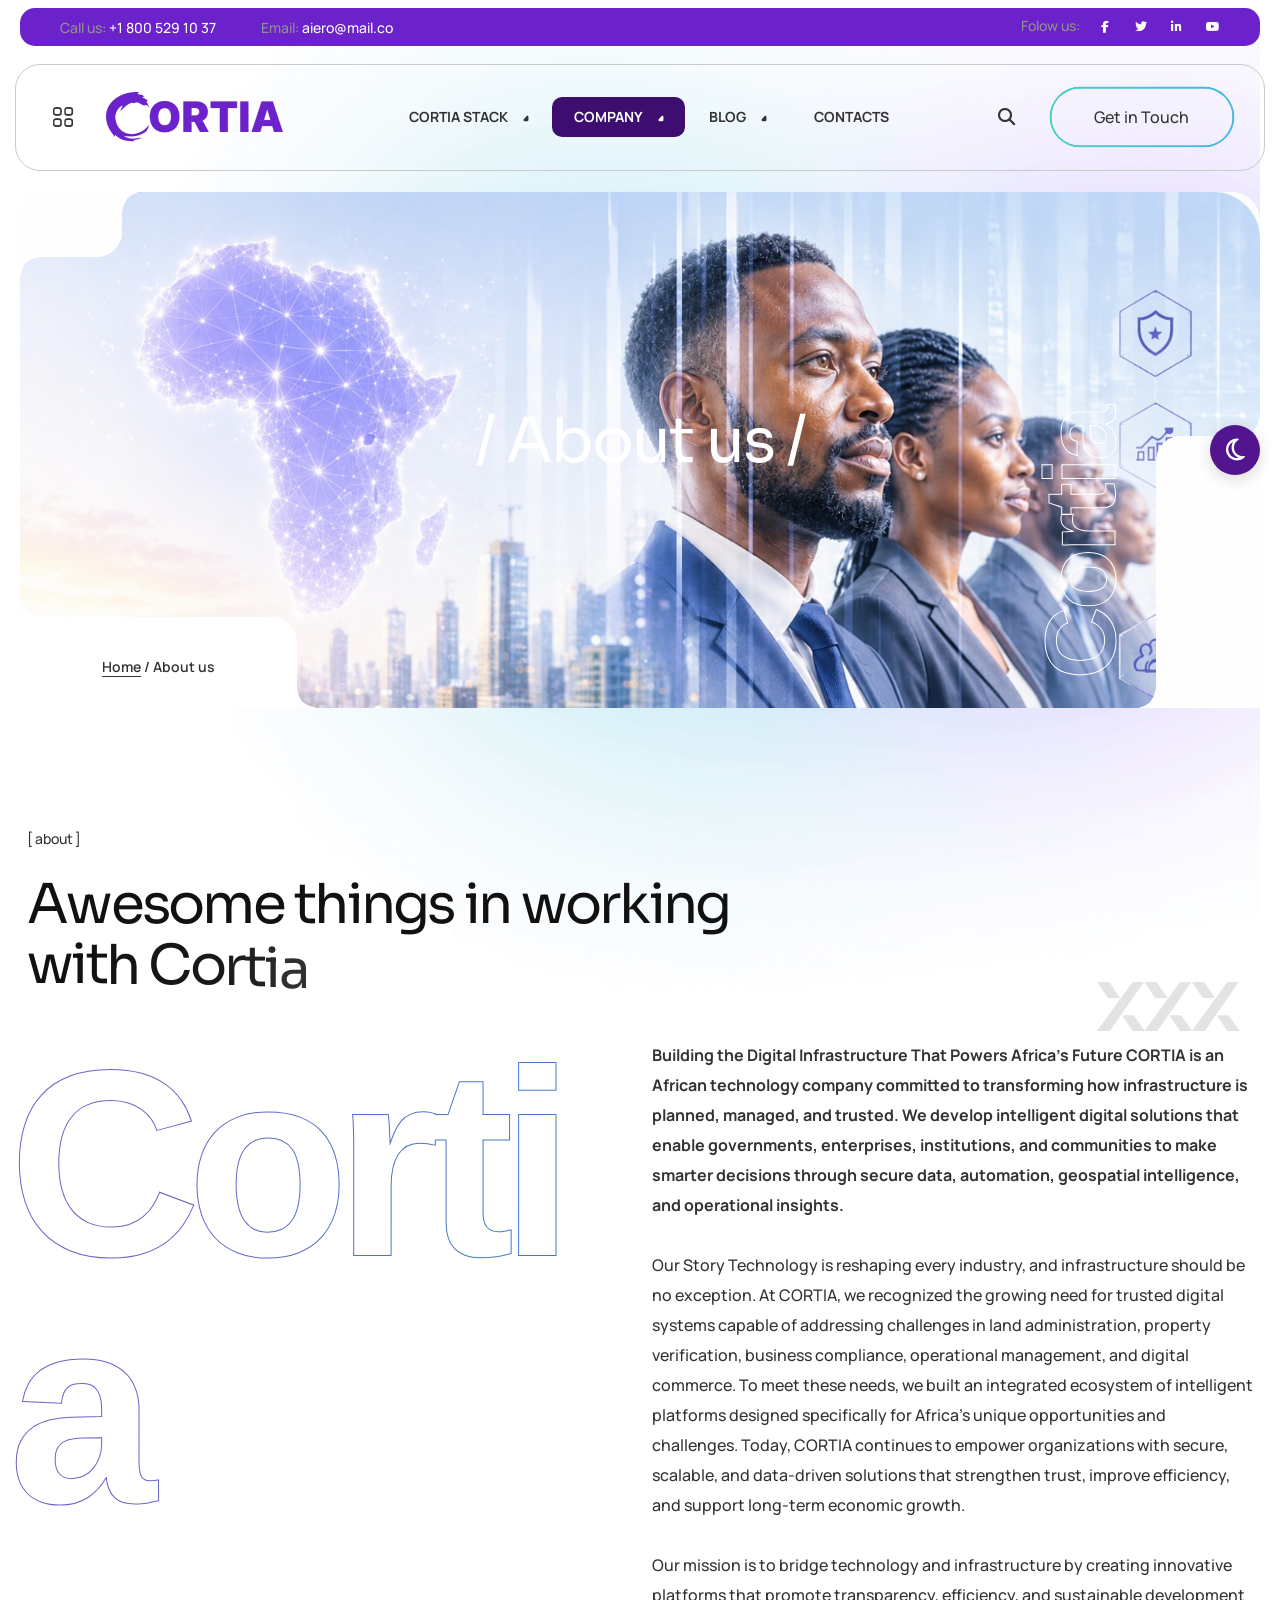
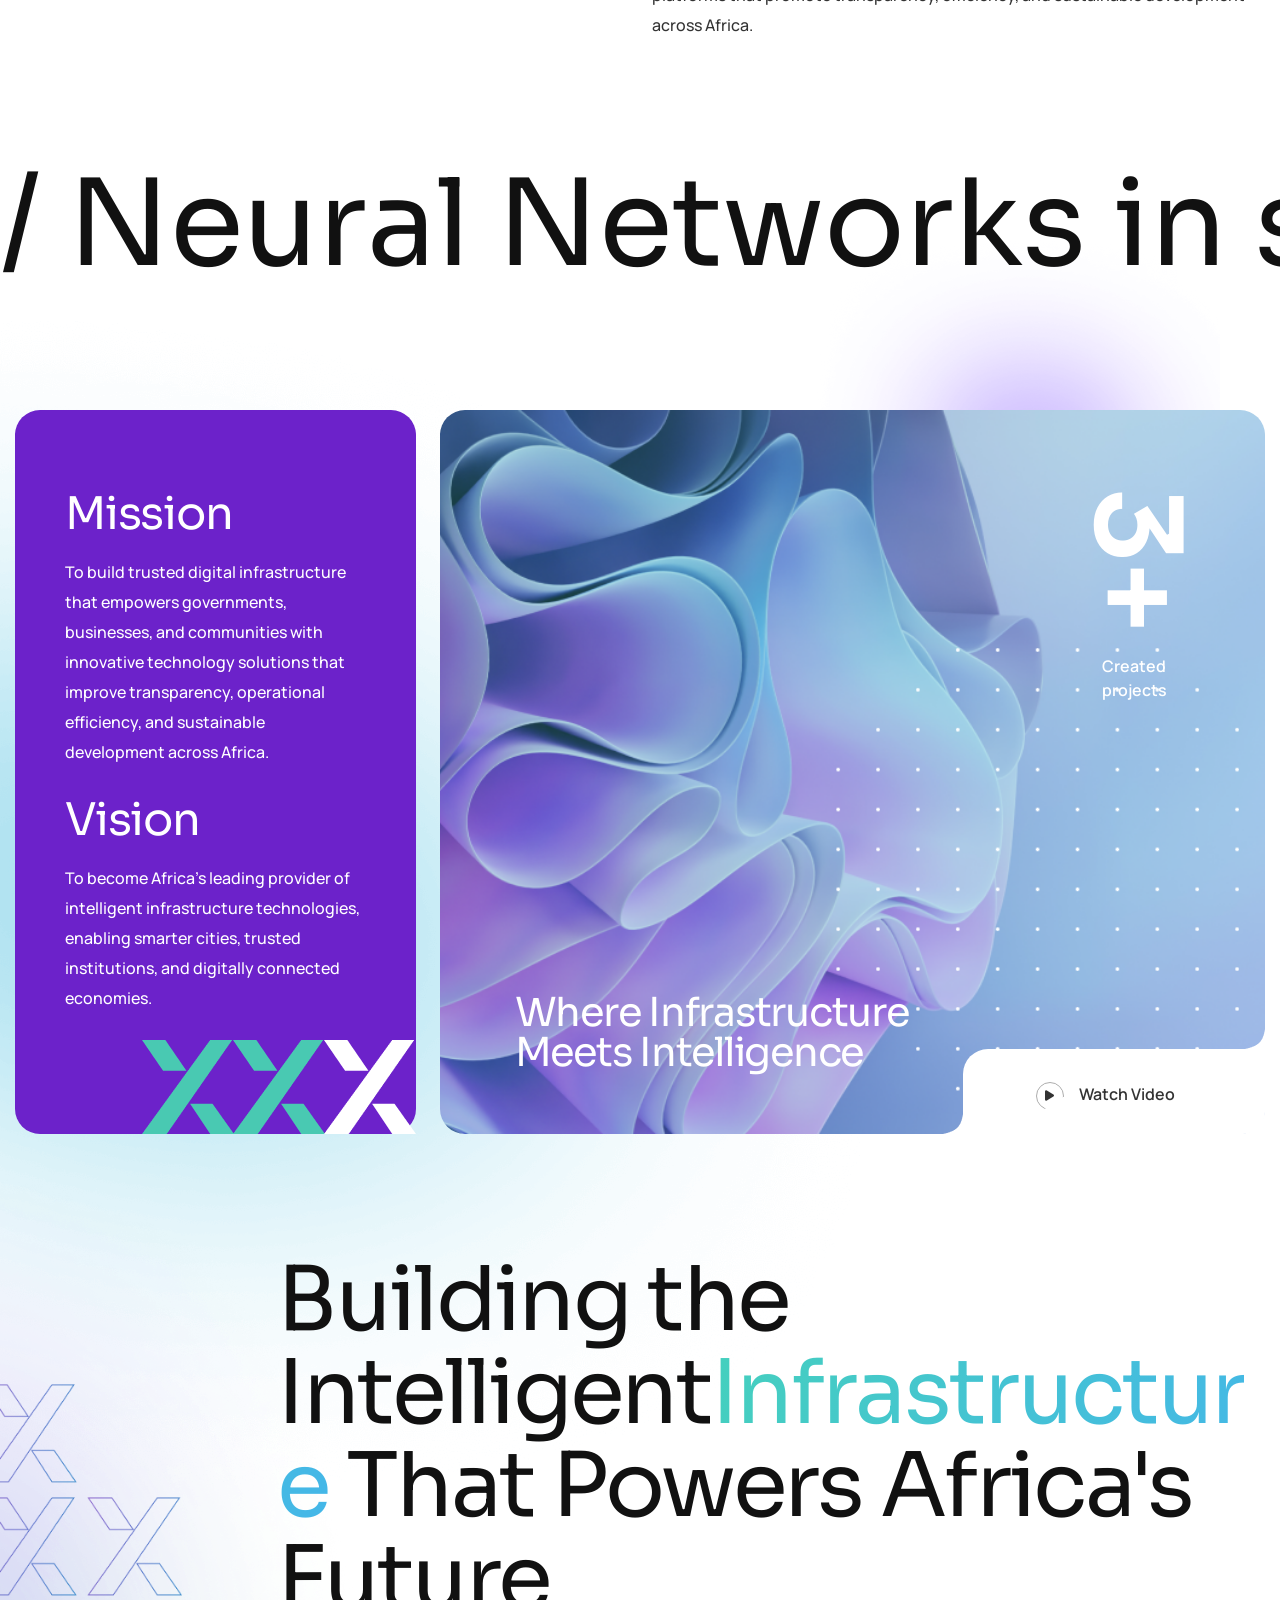
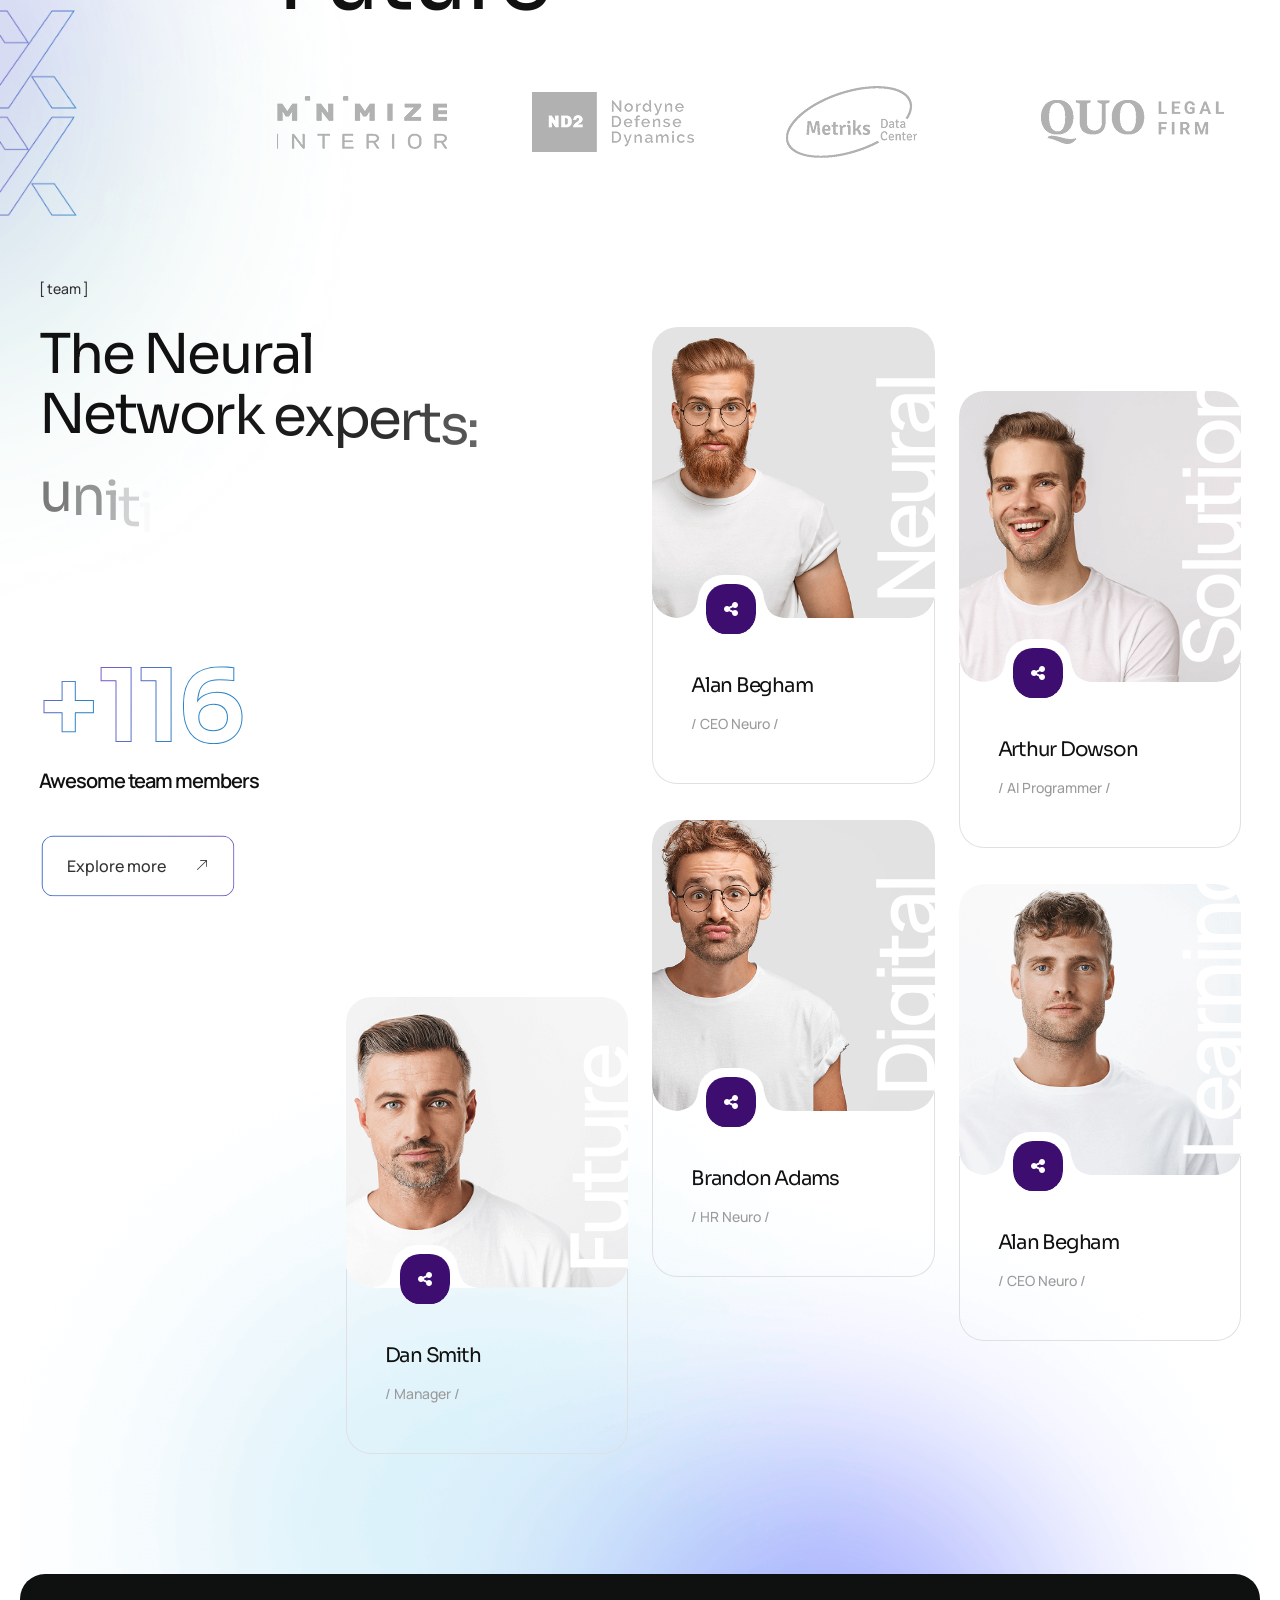
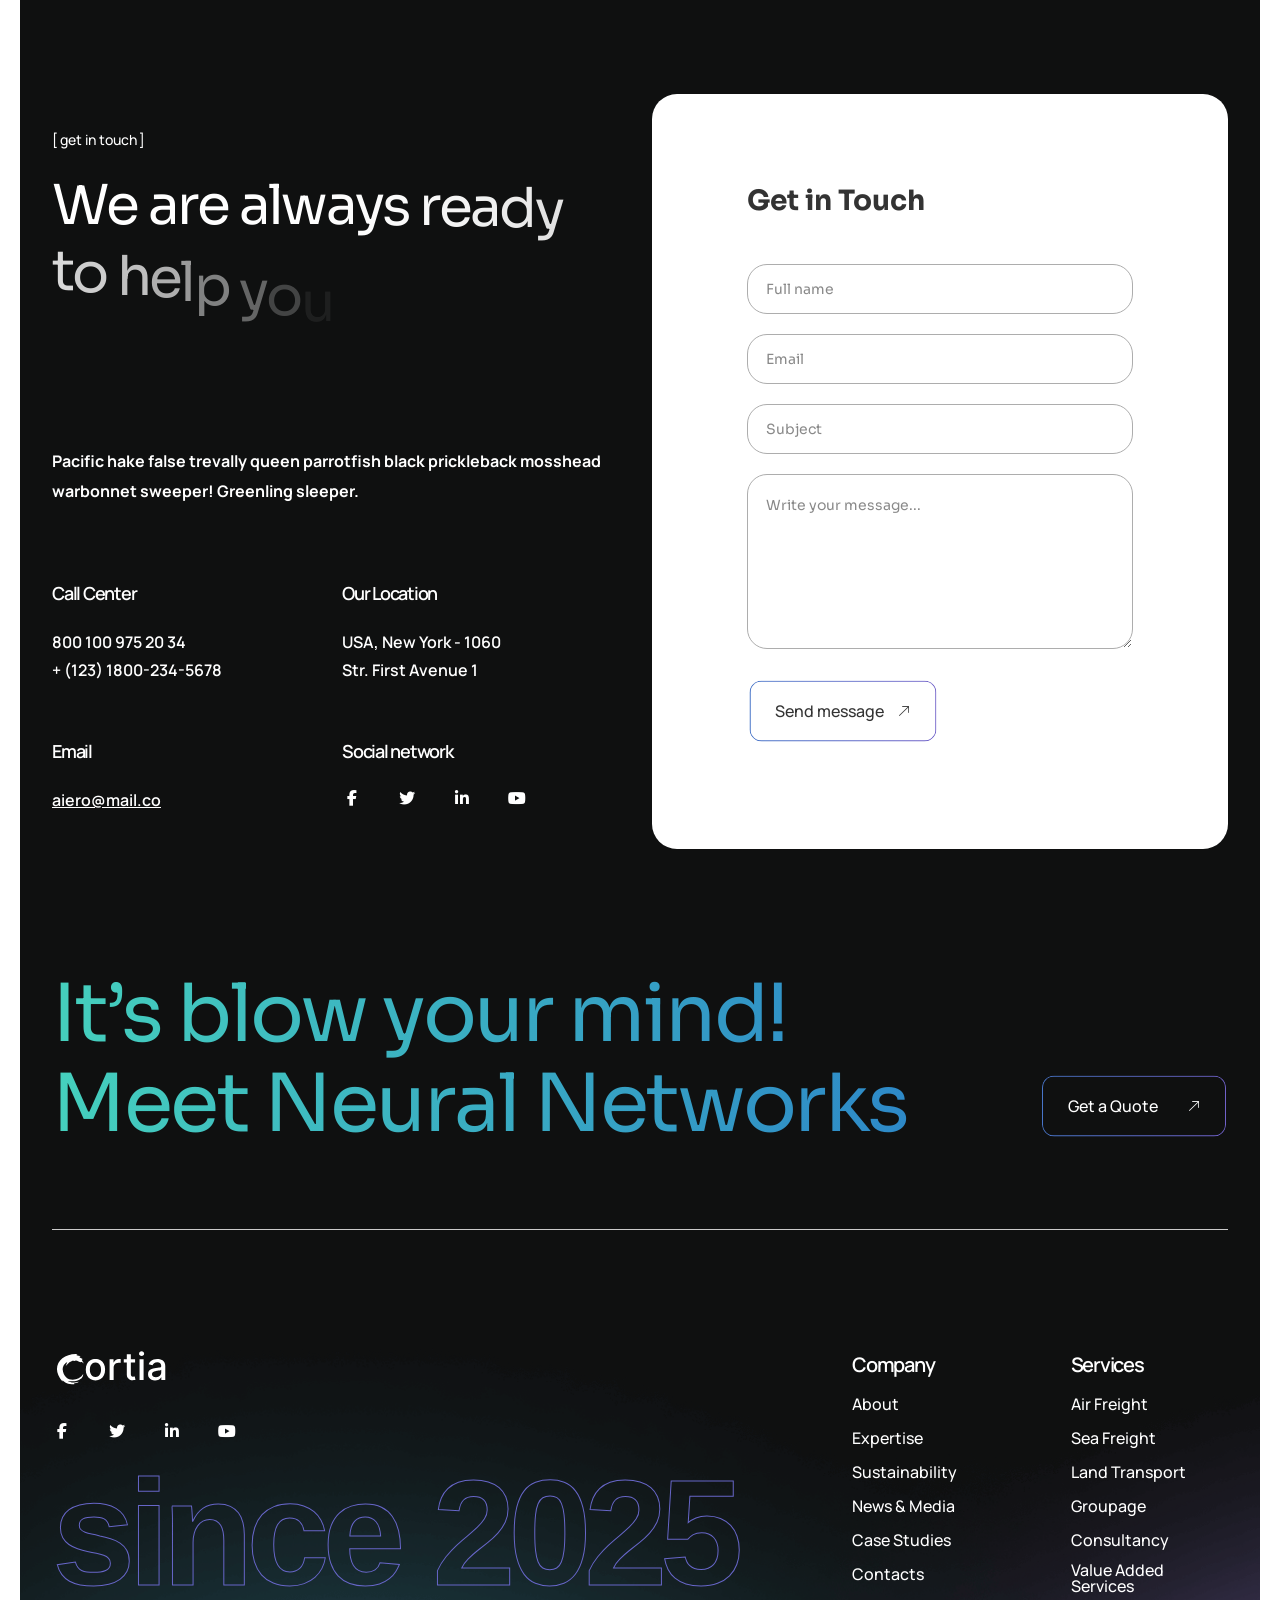
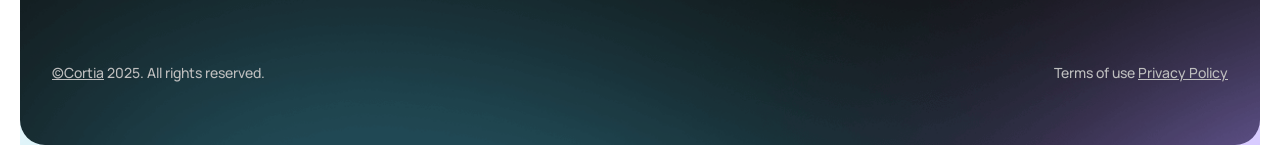
==== about-us.html @ acc0e3cd "first commit" ====
<!DOCTYPE html>
<html lang="en">


<!-- Mirrored from aiero-tech-template.netlify.app/about-us by HTTrack Website Copier/3.x [XR&CO'2014], Thu, 02 Jul 2026 05:43:47 GMT -->
<!-- Added by HTTrack --><meta http-equiv="content-type" content="text/html;charset=UTF-8" /><!-- /Added by HTTrack -->
<head>
    <meta charset="UTF-8">
    <meta name="viewport" content="width=device-width, initial-scale=1.0">
    <title>About-Us |</title>

    <!-- Preconnect for faster font loading (PUT THIS FIRST!) -->
    <link rel="preconnect" href="https://fonts.googleapis.com/">
    <link rel="preconnect" href="https://fonts.gstatic.com/" crossorigin>

    <!-- favicon -->
    <link rel="icon" type="image/png" href="assets/images/logo-01-light.svg">

    <!-- Google Fonts (deferred) -->
    <link href="https://fonts.googleapis.com/css2?family=Sora:wght@100..800&amp;display=swap" rel="stylesheet" media="print" onload="this.media='all'">
    <link href="https://fonts.googleapis.com/css2?family=Manrope:wght@200..800&amp;display=swap" rel="stylesheet" media="print" onload="this.media='all'">

    <!-- Load Font Awesome CSS asynchronously -->
    <link rel="stylesheet" href="assets/css/font-awesome.min.css" media="print" onload="this.media='all'">

    <!-- fontello font css -->
    <link rel="stylesheet" href="assets/css/plugins/fontello-enqueue.css" media="print" onload="this.media='all'">
    <link rel="stylesheet" href="assets/css/plugins/fontello-icons.css" media="print" onload="this.media='all'">
    <link rel="stylesheet" href="https://cdnjs.cloudflare.com/ajax/libs/font-awesome/6.5.1/css/all.min.css" media="print" onload="this.media='all'">
    <noscript>
    <link rel="stylesheet" href="https://cdnjs.cloudflare.com/ajax/libs/font-awesome/6.5.1/css/all.min.css">
    </noscript>
    <!-- others css -->
    <link rel="stylesheet" href="assets/css/plugins/bootstrap.min.css">
    <link rel="stylesheet" href="assets/css/style.css">
    <link rel="stylesheet" href="assets/css/plugins/swiper-bundle.min.css" media="print" onload="this.media='all'">
    <noscript>
        <link rel="stylesheet" href="assets/css/plugins/swiper-bundle.min.css">
    </noscript>
</head>

<body>
    <div class="wrapper">
        <!-- Preloader -->
        <div id="preloader">
            <div class="loader">
                <img src="assets/images/preloader-dark.png" alt="Loading...">
            </div>
        </div>
        <!-- End Preloader -->

        <button id="themeBtn"><i class="far fa-moon"></i></button>
        <div class="video-modal">
            <div class="video-modal-content">
                <span class="close-btn">&times;</span>
                <iframe allow="autoplay; encrypted-media" allowfullscreen></iframe>
            </div>
        </div>
        <!-- search-popup -->
        <div class="search-popup" data-popup="1">
            <div class="search-popup-content">
                <form>
                    <button type="submit"><i class="fa fa-search"></i></button>
                    <input type="text" placeholder="Type Your Search..." required>
                </form>
                <button type="button" class="close-popup"></button>
            </div>
        </div>

         <!-- Side Menu -->
    <div class="side-menu" id="sideMenu">
        <div class="overlay" id="overlay"></div>
        <a href="javascript:void(0)" class="close-btn" id="closeBtn"><i class="fa fa-close"></i> close</a>
        <div class="menu-content">
            <a class='logo' href='index14.html'>
                <img src="assets/images/logo.png" alt="logo">
            </a>
            <div class="sidebar-menu">
                <h4 class="title">contacts</h4>
                <p>USA, New York - 1060 <br> Str. First Avenue 1</p>
                <a href="#" title="" class="nmbr">800 100 975 20 34</a>
                <a href="#" title="" class="nmbr">+ (123) 1800-234-5678</a>
                <a href="mailto:aiero@mail.co" class="email">aiero@mail.co</a>
                <a href="#" title="" class="ibt-btn ibt-btn-outline-3 ibt-btn-rounded">
                    <span>Get in Touch</span>
                </a>
            </div>
            <ul class="social-icon">
                <li><a href="#" title=""><i class="fab fa-facebook-f"></i></a></li>
                <li><a href="#" title=""><i class="fab fa-twitter"></i></a></li>
                <li><a href="#" title=""><i class="fab fa-linkedin-in"></i></a></li>
                <li><a href="#" title=""><i class="fab fa-youtube"></i></a></li>
            </ul>
        </div>
    </div>
    <!-- search-popup -->
    <div class="search-popup" data-popup="1">
        <div class="search-popup-content">
            <form>
                <button type="submit"><i class="fa fa-search"></i></button>
                <input type="text" placeholder="Type Your Search..." required>
            </form>
            <button type="button" class="close-popup"></button>
        </div>
    </div>

    <!-- New Mobile Menu -->
    <div data-menu="mobileMenu" class="side-menu2">
        <div class="menu-btns">
            <a href="#" class="popup-search" data-popup="1"><i class="fa fa-search"></i></a>
            <button id="mobileCloseBtn2" class="close-btn"></button>
        </div>
        <ul>
            <li>
                <a href="#">Cortia Stack</a>
                <ul>
                   <li><a href="index1.html">Core Sure- Build with Confidence</a></li>
                                                <li><a href="index2.html">LandCerta-- Secure Land. Assured Future</a></li>
                                                <li><a href="index4.html">Rental Verify-- Verify. Rent. Relax</a></li>
                                                <li><a href="index5.html">OIS-- Optimized Information Solutions</a></li>
                </ul>
            </li>
            <li>
                <a href="#">Cortia Stack</a>
                <ul>
                    <li><a href='about-us.html'>About us</a></li>
                    <li class="sub-menu">
                        <a href="#">Team</a>
                        <ul>
                            <li><a href='team.html' title>Creative team</a></li>
                            <li><a href='team-single.html' title>Team Single</a></li>
                        </ul>
                    </li>
                    <!--<li class="sub-menu">
                        <a href="#">Projects</a>
                        <ul>
                            <li><a href='project.html'>Projects Grid</a></li>
                            <li><a href='project2.html'>Projects Modern</a></li>
                            <li><a href='project-single.html'>Project Single</a></li>
                        </ul>
                    </li>
                    <li><a href='gallery-grid.html'>Gallery Grid</a></li>
                    <li><a href='gallery-masonry.html'>Gallery Masonry</a></li>
                    <li><a href='pricing.html'>Pricing plans</a></li>
                    <li><a href='faq.html'>FAQ</a></li>
                    <li><a href='typography.html'>Typography</a></li>
                    <li><a href='404.html'>404</a></li>-->
                </ul>
            </li>
            <li>
               <!-- <a href="#">Services</a>
                <ul>
                    <li><a href='service.html'>Services Page</a></li>
                    <li><a href='service-single.html'>Service Single</a></li>
                </ul>
            </li>
            <li>
                <a href="#">Shop</a>
                <ul>
                    <li><a href='shop.html'>Products</a></li>
                    <li><a href='shop-single.html'>Single Product</a></li>
                    <li><a href='cart.html'>Shopping cart</a></li>
                    <li><a href='checkout.html'>Checkout</a></li>
                    <li>
                    <li><a href='account.html'>My account</a></li>-->
                </ul>
            </li>
            <li>
                <a href="#">Blog</a>
                <ul>
                    <li><a href='blog.html'>Blog Classic</a></li>
                    <li><a href='blog2.html'>Blog Grid</a></li>
                    <li><a href='blog-single.html'>Blog Single</a></li>
                </ul>
            </li>
            <li><a href="#">Contacts</a></li>
        </ul>
        <div class="menu-contact">
            <span>Contacts</span>
            <a href="tel:+13685678954" class="nmbr" title="">+1 800 529 10 37</a>
            <a href="mailto:aiero@mail.co" title="" class="gmail">aiero@mail.co</a>
        </div>
        <div class="menu-links">
            <span>Follow us:</span>
            <ul class="social-icon">
                <li><a href="#" title=""><i class="fab fa-facebook-f"></i></a></li>
                <li><a href="#" title=""><i class="fab fa-twitter"></i></a></li>
                <li><a href="#" title=""><i class="fab fa-linkedin-in"></i></a></li>
                <li><a href="#" title=""><i class="fab fa-youtube"></i></a></li>
            </ul>
            <a href="#" title="" class="ibt-btn ibt-btn-outline-3 ibt-btn-rounded">
                <span>Get in Touch</span>
            </a>
        </div>
    </div>
    <!-- Overlay for Mobile Menu -->
    <div class="overlay2"></div>

    <!-- sticky header -->
    <header class="sticky-active">
        <div class="header-menu-area">
            <div class="row gx-20 align-items-center justify-content-between">
                <div class="col-auto">
                    <div class="header-logo">
                        <a href="javascript:void(0)" class="menu-toggle"></a>
                        <a href='index14.html'>
                            <img src="assets/images/logo.png" alt="logo">
                        </a>
                    </div>
                </div>
                <div class="col-auto">
                    <nav class="main-menu menu-style1">
                        <ul>
                            <li>
                                <a class='active' href='index14.html'>
                                    <span class="menu-item">Cortia Stack</span>
                                    <span class="menu-item2">Cortia Stack</span>
                                </a>
                                <ul class="mega-sub-menu">
                                    <li class="mega-menu-column">
                                        <ul>
                                            <li><a href="index1.html">Core Sure- Build with Confidence</a></li>
                                                <li><a href="index2.html">LandCerta-- Secure Land. Assured Future</a></li>
                                                <li><a href="index4.html">Rental Verify-- Verify. Rent. Relax</a></li>
                                                <li><a href="index5.html">OIS-- Optimized Information Solutions</a></li>
                                        </ul>
                                    </li>
                                    <li class="mega-menu-column">
                                        <a class='darkModeTriggerImg' href='index14.html'><img src="assets/images/event/dark-version.png" alt="AI Agency & Technology HTML Template"></a>
                                        <a class='darkModeTriggerImg2' href='index14.html'><img src="assets/images/event/light-version.png" alt="AI Agency & Technology HTML Template"></a>
                                    </li>
                                </ul>
                            </li>
                            <li>
                                <a href="#">
                                    <span class="menu-item"> Company</span>
                                    <span class="menu-item2">Company</span>
                                </a>
                                <ul class="sub-menu">
                                    <li><a href='about-us.html'>About us</a></li>
                                    <li>
                                        <a href='team.html'>Team</a>
                                        <ul class="sub-menu v1">
                                            <li><a href='team.html'>Creative team</a></li>
                                            <li><a href='team-single.html'>Team Single</a></li>
                                        </ul>
                                    </li>
                                    
                                    <!--
                                        <a href="#">Projects</a>
                                        <ul class="sub-menu v2">
                                            <li><a href='project.html'>Projects Grid</a></li>
                                            <li><a href='project2.html'>Projects Modern</a></li>
                                            <li><a href='project-single.html'>Project Single</a></li>
                                        </ul>
                                    </li>
                                    <li><a href='gallery-grid.html'>Gallery Grid</a></li>
                                    <li><a href='gallery-masonry.html'>Gallery Masonry</a></li>
                                    <li><a href='pricing.html'>Pricing plans</a></li>
                                    <li><a href='faq.html'>FAQ</a></li>
                                    <li><a href='typography.html'>Typography</a></li>
                                    <li><a href='404.html'>404</a></li>
                                </ul>
                            </li>
                            <li>
                                <a href='service.html'>
                                    <span class="menu-item">services</span>
                                    <span class="menu-item2">services</span>
                                </a>
                                <ul class="sub-menu">
                                    <li><a href='service.html'>Services Page</a></li>
                                    <li><a href='service-single.html'>Service Single</a></li>
                                </ul>
                            </li>
                            <li>
                                <a href='shop.html'>
                                    <span class="menu-item">Shop</span>
                                    <span class="menu-item2">Shop</span>
                                </a>
                                <ul class="sub-menu">
                                    <li><a href='shop.html'>Products</a></li>
                                    <li><a href='shop-single.html'>Single Product</a></li>
                                    <li><a href='cart.html'>Shopping cart</a></li>
                                    <li><a href='checkout.html'>Checkout</a></li>
                                    <li><a href='account.html'>My account</a></li>-->
                                </ul>
                            </li>
                            <li>
                                <a href='blog.html'>
                                    <span class="menu-item">Blog</span>
                                    <span class="menu-item2">Blog</span>
                                </a>
                                <ul class="sub-menu">
                                    <li><a href='blog.html'>Blog Classic</a></li>
                                    <li><a href='blog2.html'>Blog Grid</a></li>
                                    <li><a href='blog-single.html'>Blog Single</a></li>
                                </ul>
                            </li>
                            <li>
                                <a href='contact.html'>
                                    <span class="menu-item">Contacts</span>
                                    <span class="menu-item2">Contacts</span>
                                </a>
                            </li>
                        </ul>
                    </nav>
                </div>
                <div class="col-auto d-none d-xl-block">
                    <div class="btn-box">
                        <a href="#" class="popup-search" data-popup="1"><i class="fa fa-search"></i></a>
                        <a href="#" title="" class="ibt-btn ibt-btn-outline-3 ibt-btn-rounded">
                            <span>Get in Touch</span>
                        </a>
                    </div>
                </div>
            </div>
            <button class="hamburger popup-menu" data-menu="mobileMenu">
                <span></span>
                <span></span>
                <span></span>
            </button>
        </div>
    </header>
    <!-- End sticky header -->

    <!--======== Header ========-->
    <header class="vs-header15">
        <div class="header-top4">
            <div class="container-fluid">
                <div class="header-top-content4">
                    <ul class="top-bar-contacts">
                        <li>
                            <span class="contact-item-title">Call us:</span>
                            <a href="tel:+18005291037">+1 800 529 10 37</a>
                        </li>
                        <li>
                            <span class="contact-item-title">Email:</span>
                            <a href="mailto:aiero@mail.co">aiero@mail.co</a>
                        </li>
                    </ul>
                    <ul class="top-bar-socials">
                        <li><span>Folow us:</span></li>
                        <li><a href="#" title=""><i class="fab fa-facebook-f"></i></a></li>
                        <li><a href="#" title=""><i class="fab fa-twitter"></i></a></li>
                        <li><a href="#" title=""><i class="fab fa-linkedin-in"></i></a></li>
                        <li><a href="#" title=""><i class="fab fa-youtube"></i></a></li>
                    </ul>
                </div>
            </div>
        </div>
        <!--vs-main-menu-wrapper start-->
        <div class="header-bottom15">
            <div class="container2 position-relative">
                <div class="header-menu-area">
                    <div class="row gx-20 align-items-center justify-content-between">
                        <div class="col-auto">
                            <div class="header-logo">
                                <a href="javascript:void(0)" class="menu-toggle"></a>
                                <a href='index14.html'>
                                    <img src="assets/images/logo.png" alt="logo">
                                </a>
                            </div>
                        </div>
                        <div class="col-auto">
                            <nav class="main-menu menu-style1">
                                <ul>
                                    <li>
                                        <a class='active' href='index14.html'>
                                            <span class="menu-item">Cortia Stack</span>
                                            <span class="menu-item2">Cortia Stack</span>
                                        </a>
                                        <ul class="mega-sub-menu">
                                            <li class="mega-menu-column">
                                                <ul>
                                                   <li><a href="index1.html">Core Sure- Build with Confidence</a></li>
                                                <li><a href="index2.html">LandCerta-- Secure Land. Assured Future</a></li>
                                                <li><a href="index4.html">Rental Verify-- Verify. Rent. Relax</a></li>
                                                <li><a href="index5.html">OIS-- Optimized Information Solutions</a></li>
                                                </ul>
                                            </li>
                                            <li class="mega-menu-column">
                                                <a class='darkModeTriggerImg' href='index14.html'><img src="assets/images/event/dark-version.png" alt="AI Agency & Technology HTML Template"></a>
                                                <a class='darkModeTriggerImg2' href='index14.html'><img src="assets/images/event/light-version.png" alt="AI Agency & Technology HTML Template"></a>
                                            </li>
                                        </ul>
                                    </li>
                                    <li>
                                        <a href="#">
                                            <span class="menu-item">Company</span>
                                            <span class="menu-item2">Company</span>
                                        </a>
                                        <ul class="sub-menu">
                                            <li><a href='about-us.html'>About us</a></li>
                                            <li>
                                                <a href='team.html'>Team</a>
                                                <ul class="sub-menu v1">
                                                    <li><a href='team.html'>Creative team</a></li>
                                                    <li><a href='team-single.html'>Team Single</a></li>
                                                </ul>
                                            </li>
                                            <!--li>
                                                <a href="#">Projects</a>
                                                <ul class="sub-menu v2">
                                                    <li><a href='project.html'>Projects Grid</a></li>
                                                    <li><a href='project2.html'>Projects Modern</a></li>
                                                    <li><a href='project-single.html'>Project Single</a></li>
                                                </ul>
                                            </li>
                                            <li><a href='gallery-grid.html'>Gallery Grid</a></li>
                                            <li><a href='gallery-masonry.html'>Gallery Masonry</a></li>
                                            <li><a href='pricing.html'>Pricing plans</a></li>
                                            <li><a href='faq.html'>FAQ</a></li>
                                            <li><a href='typography.html'>Typography</a></li>
                                            <li><a href='404.html'>404</a></li>
                                        </ul>
                                    </li>
                                    <li>
                                        <a href='service.html'>
                                            <span class="menu-item">services</span>
                                            <span class="menu-item2">services</span>
                                        </a>
                                        <ul class="sub-menu">
                                            <li><a href='service.html'>Services Page</a></li>
                                            <li><a href='service-single.html'>Service Single</a></li>
                                        </ul>
                                    </li>
                                    <li>
                                        <a href='shop.html'>
                                            <span class="menu-item">Shop</span>
                                            <span class="menu-item2">Shop</span>
                                        </a>
                                        <ul class="sub-menu">
                                            <li><a href='shop.html'>Products</a></li>
                                            <li><a href='shop-single.html'>Single Product</a></li>
                                            <li><a href='cart.html'>Shopping cart</a></li>
                                            <li><a href='checkout.html'>Checkout</a></li>
                                            <li><a href='account.html'>My account</a></li>-->
                                        </ul>
                                    </li>
                                    <li>
                                        <a href='blog.html'>
                                            <span class="menu-item">Blog</span>
                                            <span class="menu-item2">Blog</span>
                                        </a>
                                        <ul class="sub-menu">
                                            <li><a href='blog.html'>Blog Classic</a></li>
                                            <li><a href='blog2.html'>Blog Grid</a></li>
                                            <li><a href='blog-single.html'>Blog Single</a></li>
                                        </ul>
                                    </li>
                                    <li>
                                        <a href='contact.html'>
                                            <span class="menu-item">Contacts</span>
                                            <span class="menu-item2">Contacts</span>
                                        </a>
                                    </li>
                                </ul>
                            </nav>
                        </div>
                        <div class="col-auto d-none d-xl-block">
                            <div class="btn-box">
                                <a href="#" class="popup-search" data-popup="1"><i class="fa fa-search"></i></a>
                                <a href="#" title="" class="ibt-btn ibt-btn-outline-3 ibt-btn-rounded">
                                    <span>Get in Touch</span>
                                </a>
                            </div>
                        </div>
                    </div>
                    <button class="hamburger popup-menu" data-menu="mobileMenu">
                        <span></span>
                        <span></span>
                        <span></span>
                    </button>
                </div>
            </div>
        </div>
        <!--vs-main-menu-wrapper end-->
    </header>
    <!--======== / Header ========-->

        <!-- page-banner9 -->
        <section class="page-banner11">
            <div class="shape"></div>
            <div class="shape3"></div>
            <div class="staff-text">Cortia</div>
            <div class="container">
                <div class="page-content">
                    <h1 class="title">/ About us /</h1>
                </div>
            </div>
            <ul class="breadcrumbs">
                <li><a href='index14.html' title>Home</a></li>
                <li>/</li>
                <li>About us</li>
            </ul>
        </section>
        <!-- End page-banner9 -->

        <!-- about-us-sec9 -->
        <section class="about-us-sec9 ibt-section-gap">
            <div class="container">
                <div class="title-area">
                    <div class="sec-title">
                        <span class="sub-title">about</span>
                        <h2 class="title animated-heading">Awesome things in working with Cortia </h2>
                    </div>
                    <div class="anim-img2">
                        <img src="assets/images/event/cross1-1.png" alt="AI Agency & Technology HTML Template">
                    </div>
                </div>
                <div class="row">
                    <div class="col-lg-6">
                        <div class="about-content9">
                            <h6 class="title">Cortia</h6>
                        </div>
                    </div>
                    <div class="col-lg-6">
                        <div class="about-info9">
                            <p>Building the Digital Infrastructure That Powers Africa's Future

                         CORTIA is an African technology company committed to transforming how infrastructure is planned, managed, and trusted. We develop intelligent digital solutions that enable governments, enterprises, institutions, and communities to make smarter decisions through secure data, automation, geospatial intelligence, and operational insights.

                            </p>
                            <p>Our Story

Technology is reshaping every industry, and infrastructure should be no exception. At CORTIA, we recognized the growing need for trusted digital systems capable of addressing challenges in land administration, property verification, business compliance, operational management, and digital commerce.

To meet these needs, we built an integrated ecosystem of intelligent platforms designed specifically for Africa's unique opportunities and challenges.

Today, CORTIA continues to empower organizations with secure, scalable, and data-driven solutions that strengthen trust, improve efficiency, and support long-term economic growth.
                            </p>
                            <p class="mb-0">                   Our mission is to bridge technology and infrastructure by creating innovative platforms that promote transparency, efficiency, and sustainable development across Africa.

                            </p>
                        </div>
                    </div>
                </div>
            </div>
        </section>
        <!-- End about-us-sec9 -->

        <!-- marquee-sec -->
        <section class="marquee-sec ibt-section-gapBottom">
            <h2 style="display:none;">Marquee Section</h2>
            <div class="marquee">
                <div class="marquee-inner">
                    <span>/ Neural Networks in shaping the future of technology.</span>
                    <span>/ Neural Networks in shaping the future of technology.</span>
                </div>
            </div>
        </section>
        <!-- End marquee-sec -->

        <!-- service-sec22 -->
        <section class="service-sec22">
            <div class="container2">
                <div class="row">
                    <div class="col-xl-4 col-lg-4 col-md-12 col-sm-12">
                        <div class="ser-card22">
                            <div class="ser-content22">
                                <img src="assets/images/layers/corss2.png" alt="AI Agency & Technology HTML Template" class="cross">
                                <h4 class="title">Mission</h4>
                                <p>To build trusted digital infrastructure that empowers governments, businesses, and communities with innovative technology solutions that improve transparency, operational efficiency, and sustainable development across Africa.
                                </p>
                                <h4 class="title">Vision</h4>
                                <p>
                               To become Africa's leading provider of intelligent infrastructure technologies, enabling smarter cities, trusted institutions, and digitally connected economies.
                                </p>
                            </div>
                        </div>
                    </div>
                    <div class="col-xl-8 col-lg-8 col-md-12 col-sm-12">
                        <div class="ser-card22 v2">
                            <img src="assets/images/event/ser22-2.png" alt="AI Agency & Technology HTML Template">
                            <div class="inner-content2">
                                <h4 class="profection">Where Infrastructure Meets Intelligence </h4>
                                <div class="ser-counter22">
                                    <div class="counter-box22">
                                        <span class="counter-number percent-counter" data-target="10">0</span>
                                        <span class="counter-text">+</span>
                                    </div>
                                    <span class="title">Created <br>projects</span>
                                </div>
                            </div>
                            <div class="ser-video-box">
                                <a href="#" class="video-popup" data-video="https://www.youtube.com/embed/aircAruvnKk">
                                    <i class="fa fa-play"></i> Watch Video
                                </a>
                            </div>
                        </div>
                    </div>
                </div>
            </div>
        </section>
        <!-- End service-sec22 -->

        <!-- neural-playground -->
        <section class="neural-playground7 ibt-section-gap">
            <div class="container3">
                <div class="row">
                    <div class="col-lg-2 col-md-2 col-sm-12">
                        <div class="neural-img">
                            <img src="assets/images/layers/layer.png" alt="AI Agency & Technology HTML Template">
                        </div>
                    </div>
                    <div class="col-lg-10 col-md-10 col-sm-12"> 
                        <div class="neural-content">
                            <h2 class="gradient-title">Building the Intelligent<span>Infrastructure</span> That Powers Africa's Future
                            </h2>
                            <div class="swiper brand">
                                <div class="swiper-wrapper">
                                    <div class="swiper-slide">
                                        <a href="#" title=""><img src="assets/images/brand/brand1.png" alt="AI Agency & Technology HTML Template"></a>
                                    </div>
                                    <div class="swiper-slide">
                                        <a href="#" title=""><img src="assets/images/brand/brand2.png" alt="AI Agency & Technology HTML Template"></a>
                                    </div>
                                    <div class="swiper-slide">
                                        <a href="#" title=""><img src="assets/images/brand/brand3.png" alt="AI Agency & Technology HTML Template"></a>
                                    </div>
                                    <div class="swiper-slide">
                                        <a href="#" title=""><img src="assets/images/brand/brand4.png" alt="AI Agency & Technology HTML Template"></a>
                                    </div>
                                    <div class="swiper-slide">
                                        <a href="#" title=""><img src="assets/images/brand/brand1.png" alt="AI Agency & Technology HTML Template"></a>
                                    </div>
                                    <div class="swiper-slide">
                                        <a href="#" title=""><img src="assets/images/brand/brand2.png" alt="AI Agency & Technology HTML Template"></a>
                                    </div>
                                    <div class="swiper-slide">
                                        <a href="#" title=""><img src="assets/images/brand/brand3.png" alt="AI Agency & Technology HTML Template"></a>
                                    </div>
                                    <div class="swiper-slide">
                                        <a href="#" title=""><img src="assets/images/brand/brand4.png" alt="AI Agency & Technology HTML Template"></a>
                                    </div>
                                </div>
                            </div>
                        </div>
                    </div>
                </div>
            </div>
        </section>
        <!-- End neural-playground -->

        <!-- team-section -->
        <section class="team-section v2 ibt-section-gapBottom">
            <div class="container">
                <div class="row">
                    <div class="col-lg-6 col-md-12">
                        <div class="team-info">
                            <div class="sec-title">
                                <span class="sub-title">team</span>
                                <h2 class="title animated-heading">The Neural Network experts: uniting talent for
                                    intelligent solutions
                                </h2>
                                <div class="team-counter">
                                    <div class="counter-box8">
                                        <span class="counter-text">+</span>
                                        <span class="counter-number percent-counter" data-target="500">0</span>
                                    </div>
                                    <span class="title">Awesome team members</span>
                                </div>
                                <a class='ibt-btn ibt-btn-outline' href='service.html' title>
                                    <span>Explore more</span>
                                    <i class="icon-arrow-top"></i>
                                </a>
                            </div>
                            <div class="row">
                                <div class="col-lg-6 col-md-12">
                                </div>
                                <div class="col-lg-6 col-md-6">
                                    <div class="team-card v1 mb-0">
                                        <div class="team-img">
                                            <img src="assets/images/team/team1-1.png" alt="AI Agency & Technology HTML Template">
                                            <span class="sub-title">Future</span>
                                            <div class="team-shap"></div>
                                        </div>
                                        <div class="team-content">
                                            <div class="share-box">
                                                <span class="share-icon fa fa-share-alt"></span>
                                                <ul class="social-links">
                                                    <li><a href="https://www.youtube.com/" target="_blank" title=""><i
                                                                class="fab fa-youtube"></i></a></li>
                                                    <li><a href="http://www.linkedin.com/" target="_blank" title=""><i
                                                                class="fab fa-linkedin-in"></i></a></li>
                                                    <li><a href="http://www.twitter.com/" target="_blank" title=""><i
                                                                class="fab fa-twitter"></i></a></li>
                                                    <li><a href="https://www.facebook.com/" target="_blank" title=""><i
                                                                class="fab fa-facebook-f"></i></a></li>
                                                </ul>
                                            </div>
                                            <h4 class="name"><a href='team-single.html' title>Dan Smith</a></h4>
                                            <span class="designation">/ Manager /</span>
                                        </div>
                                    </div>
                                </div>
                            </div>
                        </div>
                    </div>
                    <div class="col-lg-6 col-md-12">
                        <div class="team-member">
                            <div class="row">
                                <div class="col-lg-6 col-md-6 col-sm-6">
                                    <div class="team-card">
                                        <div class="team-img">
                                            <img src="assets/images/team/team1-2.png" alt="AI Agency & Technology HTML Template">
                                            <span class="sub-title">Neural</span>
                                            <div class="team-shap"></div>
                                        </div>
                                        <div class="team-content">
                                            <div class="share-box">
                                                <span class="share-icon fa fa-share-alt"></span>
                                                <ul class="social-links">
                                                    <li><a href="https://www.youtube.com/" target="_blank" title=""><i
                                                                class="fab fa-youtube"></i></a></li>
                                                    <li><a href="http://www.linkedin.com/" target="_blank" title=""><i
                                                                class="fab fa-linkedin-in"></i></a></li>
                                                    <li><a href="http://www.twitter.com/" target="_blank" title=""><i
                                                                class="fab fa-twitter"></i></a></li>
                                                    <li><a href="https://www.facebook.com/" target="_blank" title=""><i
                                                                class="fab fa-facebook-f"></i></a></li>
                                                </ul>
                                            </div>
                                            <h4 class="name"><a href='team-single.html' title>Alan Begham</a></h4>
                                            <span class="designation">/ CEO Neuro /</span>
                                        </div>
                                    </div>
                                    <div class="team-card ">
                                        <div class="team-img">
                                            <img src="assets/images/team/team1-4.png" alt="AI Agency & Technology HTML Template">
                                            <span class="sub-title">Digital</span>
                                            <div class="team-shap"></div>
                                        </div>
                                        <div class="team-content">
                                            <div class="share-box">
                                                <span class="share-icon fa fa-share-alt"></span>
                                                <ul class="social-links">
                                                    <li><a href="https://www.youtube.com/" target="_blank" title=""><i
                                                                class="fab fa-youtube"></i></a></li>
                                                    <li><a href="http://www.linkedin.com/" target="_blank" title=""><i
                                                                class="fab fa-linkedin-in"></i></a></li>
                                                    <li><a href="http://www.twitter.com/" target="_blank" title=""><i
                                                                class="fab fa-twitter"></i></a></li>
                                                    <li><a href="https://www.facebook.com/" target="_blank" title=""><i
                                                                class="fab fa-facebook-f"></i></a></li>
                                                </ul>
                                            </div>
                                            <h4 class="name"><a href='team-single.html' title>Brandon Adams</a></h4>
                                            <span class="designation">/ HR Neuro /</span>
                                        </div>
                                    </div>
                                </div>
                                <div class="col-lg-6 col-md-6 col-sm-6">
                                    <div class="team-card v2">
                                        <div class="team-img">
                                            <img src="assets/images/team/team1-3.png" alt="AI Agency & Technology HTML Template">
                                            <span class="sub-title">Solutions</span>
                                            <div class="team-shap"></div>
                                        </div>
                                        <div class="team-content">
                                            <div class="share-box">
                                                <span class="share-icon fa fa-share-alt"></span>
                                                <ul class="social-links">
                                                    <li><a href="https://www.youtube.com/" target="_blank" title=""><i
                                                                class="fab fa-youtube"></i></a></li>
                                                    <li><a href="http://www.linkedin.com/" target="_blank" title=""><i
                                                                class="fab fa-linkedin-in"></i></a></li>
                                                    <li><a href="http://www.twitter.com/" target="_blank" title=""><i
                                                                class="fab fa-twitter"></i></a></li>
                                                    <li><a href="https://www.facebook.com/" target="_blank" title=""><i
                                                                class="fab fa-facebook-f"></i></a></li>
                                                </ul>
                                            </div>
                                            <h4 class="name"><a href='team-single.html' title>Arthur Dowson</a></h4>
                                            <span class="designation">/ AI Programmer /</span>
                                        </div>
                                    </div>
                                    <div class="team-card v3 mb-0">
                                        <div class="team-img">
                                            <img src="assets/images/team/team1-5.png" alt="AI Agency & Technology HTML Template">
                                            <span class="sub-title">Learning</span>
                                            <div class="team-shap"></div>
                                        </div>
                                        <div class="team-content">
                                            <div class="share-box">
                                                <span class="share-icon fa fa-share-alt"></span>
                                                <ul class="social-links">
                                                    <li><a href="https://www.youtube.com/" target="_blank" title=""><i
                                                                class="fab fa-youtube"></i></a></li>
                                                    <li><a href="http://www.linkedin.com/" target="_blank" title=""><i
                                                                class="fab fa-linkedin-in"></i></a></li>
                                                    <li><a href="http://www.twitter.com/" target="_blank" title=""><i
                                                                class="fab fa-twitter"></i></a></li>
                                                    <li><a href="https://www.facebook.com/" target="_blank" title=""><i
                                                                class="fab fa-facebook-f"></i></a></li>
                                                </ul>
                                            </div>
                                            <h4 class="name"><a href='team-single.html' title>Alan Begham</a></h4>
                                            <span class="designation">/ CEO Neuro /</span>
                                        </div>
                                    </div>
                                </div>
                            </div>
                        </div>
                    </div>
                </div>
            </div>
        </section>
        <!-- End team-section -->

        <!-- main-sec -->
        <section class="main-sec">
            <!-- contact-sec -->
            <div class="contact-sec ibt-section-gap">
                <div class="container">
                    <div class="row align-items-center">
                        <div class="col-lg-6">
                            <div class="contact-content">
                                <div class="sec-title white">
                                    <span class="sub-title">get in touch</span>
                                    <h2 class="title animated-heading">We are always ready to help you and answer your
                                        questions</h2>
                                    <p>Pacific hake false trevally queen parrotfish black prickleback mosshead
                                        warbonnet sweeper! Greenling sleeper.
                                    </p>
                                </div>
                                <div class="row">
                                    <div class="col-lg-6 col-md-6 col-sm-6">
                                        <div class="contact-info">
                                            <div class="call-center">
                                                <h4 class="title">Call Center</h4>
                                                <a href="tel:8003508431" class="nmbr">800 100 975 20 34</a>
                                                <a href="mailto:support@aiero.com" class="nmbr">+ (123)
                                                    1800-234-5678</a>
                                            </div>
                                            <div class="call-center mb-0">
                                                <h4 class="title">Email</h4>
                                                <a href="mailto:support@aiero.com" class="gmail">aiero@mail.co</a>
                                            </div>
                                        </div>
                                    </div>
                                    <div class="col-lg-6 col-md-6 col-sm-6">
                                        <div class="contact-info">
                                            <div class="call-center">
                                                <h4 class="title">Our Location</h4>
                                                <p>USA, New York - 1060 <br>Str. First Avenue 1</p>
                                            </div>
                                            <div class="call-center mb-0">
                                                <h4 class="title">Social network</h4>
                                                <ul class="social-icon">
                                                    <li><a href="https://www.facebook.com/" target="_blank" title=""><i
                                                                class="fab fa-facebook-f"></i></a></li>
                                                    <li><a href="http://www.twitter.com/" target="_blank" title=""><i
                                                                class="fab fa-twitter"></i></a></li>
                                                    <li><a href="http://www.linkedin.com/" target="_blank" title=""><i
                                                                class="fab fa-linkedin-in"></i></a></li>
                                                    <li><a href="https://www.youtube.com/" target="_blank" title=""><i
                                                                class="fab fa-youtube"></i></a></li>
                                                </ul>
                                            </div>
                                        </div>
                                    </div>
                                </div>
                            </div>
                        </div>
                        <div class="col-lg-6">
                            <div class="contact-form">
                                <form action="#" method="post" class="custom-form">
                                    <h2>Get in Touch</h2>
                                    <input type="text" id="name" name="name" placeholder="Full name" required>
                                    <input type="email" id="email" name="email" placeholder="Email" required>
                                    <input type="text" id="subject" name="subject" placeholder="Subject" required>
                                    <textarea id="message" name="message" rows="5" placeholder="Write your message..." required></textarea>

                                    <button type="submit" class="ibt-btn ibt-btn-outline">
                                        <span>Send message</span>
                                        <i class="icon-arrow-top"></i>
                                    </button>
                                </form>
                            </div>
                        </div>
                    </div>
                </div>
            </div>
            <!-- End contact-sec -->

            <!-- footer-style1 -->
            <footer class="footer-style1">
                <div class="footer-top">
                    <div class="container">
                        <div class="footer-content">
                            <h2 class="title">It’s blow your mind! Meet Neural Networks</h2>
                            <a href="#" title="" class="ibt-btn ibt-btn-outline">
                                <span>Get a Quote</span>
                                <i class="icon-arrow-top"></i>
                            </a>
                        </div>
                    </div>
                </div>
                <div class="widget-area ibt-section-gapTop">
                    <div class="container">
                        <div class="row">
                            <div class="col-xl-8 col-lg-6">
                                <div class="about-widget footer-widget">
                                    <div class="footer-logo">
                                        <img src="assets/images/logo2.svg" alt="AI Agency & Technology HTML Template">
                                    </div>
                                    <ul class="social-icon">
                                        <li><a href="https://www.facebook.com/" target="_blank" title=""><i
                                                    class="fab fa-facebook-f"></i></a></li>
                                        <li><a href="http://www.twitter.com/" target="_blank" title=""><i
                                                    class="fab fa-twitter"></i></a></li>
                                        <li><a href="http://www.linkedin.com/" target="_blank" title=""><i
                                                    class="fab fa-linkedin-in"></i></a></li>
                                        <li><a href="https://www.youtube.com/" target="_blank" title=""><i
                                                    class="fab fa-youtube"></i></a></li>
                                    </ul>
                                    <h2 class="title">since 2025</h2>
                                </div>
                            </div>
                            <div class="col-xl-4 col-lg-6">
                                <div class="footer-menu">
                                    <div class="footer-links footer-widget">
                                        <h4 class="widget-title">Company</h4>
                                        <ul>
                                            <li><a href='about-us.html' title>About</a></li>
                                            <li><a href="#" title="">Expertise</a></li>
                                            <li><a href="#" title="">Sustainability</a></li>
                                            <li><a href="#" title="">News & Media</a></li>
                                            <li><a href="#" title="">Case Studies</a></li>
                                            <li><a href="#" title="">Contacts</a></li>
                                        </ul>
                                    </div>
                                    <div class="footer-links footer-widget">
                                        <h4 class="widget-title">Services</h4>
                                        <ul>
                                            <li><a href="#" title="">Air Freight</a></li>
                                            <li><a href="#" title="">Sea Freight</a></li>
                                            <li><a href="#" title="">Land Transport</a></li>
                                            <li><a href="#" title="">Groupage</a></li>
                                            <li><a href="#" title="">Consultancy</a></li>
                                            <li><a href="#" title="">Value Added Services</a></li>
                                        </ul>
                                    </div>
                                </div>
                            </div>
                        </div>
                    </div>
                </div>
                <div class="footer-botom">
                    <div class="container">
                        <div class="footer-box">
                            <p><a href="#">©Cortia</a> 2025. All rights reserved.</p>
                            <span>Terms of use <a href="#">Privacy Policy</a></span>
                        </div>
                    </div>
                </div>
            </footer>
            <!-- footer-style1 -->
        </section>
        <!-- End main-sec -->

        <!-- Scroll Button -->
        <button id="scrollBtn" title="Go to top">
            <i class="fas fa-angle-up"></i>
        </button>
    </div>

    <!-- Js Plugin -->
    <script src="assets/js/bootstrap.min.js" defer></script>
    <script src="assets/js/vendor/swiper-bundle.min.js" defer></script>
    <script src="assets/js/vendor/lenis.min.js" defer></script>
    <script src="assets/js/vendor/gsap.min.js" defer></script>
    <script src="assets/js/vendor/ScrollTrigger.min.js" defer></script>
    <script src="assets/js/main.js" defer></script>
</body>


</html>
---- assets/css/plugins/fontello-enqueue.css ----
@font-face {
    font-family: "fontello";
    src: url("../../fonts/fontello.eot");
    src:
        url("../../fonts/fontellod41d.eot?#iefix") format("embedded-opentype"),
        url("../../fonts/fontello.woff2") format("woff2"),
        url("../../fonts/fontello.woff") format("woff"),
        url("../../fonts/fontello.ttf") format("truetype"),
        url("../../fonts/fontello.svg#fontello") format("svg");
    font-weight: normal;
    font-style: normal;
    font-display: swap;
}
---- assets/css/plugins/fontello-icons.css ----
[class^="icon-"]:before, [class*=" icon-"]:before {
  font-family: 'fontello';
  font-style: normal;
  font-weight: normal;
  speak: never;
  display: inline-block;
  text-decoration: inherit;
  text-align: center;
  font-variant: normal;
  text-transform: none;
  line-height: 1;
  -webkit-font-smoothing: antialiased;
  -moz-osx-font-smoothing: grayscale;
}
.icon-artificial-intelligence:before { content: '\e800'; } /* '' */
.icon-chevron-down:before { content: '\e801'; } /* '' */
.icon-coding:before { content: '\e802'; } /* '' */
.icon-close:before { content: '\e803'; } /* '' */
.icon-phone-stroke:before { content: '\e804'; } /* '' */
.icon-menu:before { content: '\e805'; } /* '' */
.icon-smartphone:before { content: '\e806'; } /* '' */
.icon-phone-call-alter:before { content: '\e807'; } /* '' */
.icon-at-symbol:before { content: '\e808'; } /* '' */
.icon-location:before { content: '\e809'; } /* '' */
.icon-burger-menu:before { content: '\e80a'; } /* '' */
.icon-call:before { content: '\e80b'; } /* '' */
.icon-check:before { content: '\e80c'; } /* '' */
.icon-chevron-left:before { content: '\e80d'; } /* '' */
.icon-edit:before { content: '\e80e'; } /* '' */
.icon-computer-code:before { content: '\e80f'; } /* '' */
.icon-pencil:before { content: '\e810'; } /* '' */
.icon-quote-left:before { content: '\e811'; } /* '' */
.icon-layers:before { content: '\e812'; } /* '' */
.icon-play:before { content: '\e813'; } /* '' */
.icon-chevron-up:before { content: '\e814'; } /* '' */
.icon-send:before { content: '\e815'; } /* '' */
.icon-vector:before { content: '\e816'; } /* '' */
.icon-phone-settings:before { content: '\e817'; } /* '' */
.icon-phone:before { content: '\e818'; } /* '' */
.icon-verified:before { content: '\e819'; } /* '' */
.icon-file:before { content: '\e81a'; } /* '' */
.icon-search:before { content: '\e81b'; } /* '' */
.icon-phone-call:before { content: '\e81c'; } /* '' */
.icon-web-page:before { content: '\e81d'; } /* '' */
.icon-web:before { content: '\e81e'; } /* '' */
.icon-plus:before { content: '\e81f'; } /* '' */
.icon-mac:before { content: '\e820'; } /* '' */
.icon-text:before { content: '\e821'; } /* '' */
.icon-debug:before { content: '\e822'; } /* '' */
.icon-computer-success:before { content: '\e823'; } /* '' */
.icon-chevron-right:before { content: '\e824'; } /* '' */
.icon-sidebar:before { content: '\e825'; } /* '' */
.icon-shopping-bag:before { content: '\e826'; } /* '' */
.icon-menu-alter:before { content: '\e827'; } /* '' */
.icon-eye:before { content: '\e828'; } /* '' */
.icon-star-filled:before { content: '\e829'; } /* '' */
.icon-burger:before { content: '\e82a'; } /* '' */
.icon-menu-arrow:before { content: '\e82b'; } /* '' */
.icon-basket:before { content: '\e82c'; } /* '' */
.icon-button-arrow:before { content: '\e82d'; } /* '' */
.icon-burger-active:before { content: '\e82e'; } /* '' */
.icon-blockquote:before { content: '\e82f'; } /* '' */
.icon-arrow-top:before { content: '\e830'; } /* '' */
.icon-chevron-left-1:before { content: '\e831'; } /* '' */
.icon-chevron-right-1:before { content: '\e832'; } /* '' */
.icon-arrow-left:before { content: '\e833'; } /* '' */
.icon-video-button-play:before { content: '\e834'; } /* '' */
.icon-accordion-arrow-right:before { content: '\e835'; } /* '' */
.icon-accordion-arrow-right-alt:before { content: '\e836'; } /* '' */
.icon-menu-arrow-top:before { content: '\e837'; } /* '' */
.icon-volume:before { content: '\e838'; } /* '' */
.icon-check-circle:before { content: '\e839'; } /* '' */
.icon-volume-muted:before { content: '\e83a'; } /* '' */
.icon-openai-lockup:before { content: '\e83b'; } /* '' */
.icon-openai-logomark:before { content: '\e83c'; } /* '' */
.icon-origami-bird:before { content: '\e83d'; } /* '' */
.icon-multiple-arrows:before { content: '\e83e'; } /* '' */
.icon-chart-pin:before { content: '\e83f'; } /* '' */
.icon-translate:before { content: '\e840'; } /* '' */
.icon-button-arrow-down:before { content: '\e841'; } /* '' */
.icon-team-socials:before { content: '\e842'; } /* '' */
.icon-login:before { content: '\e843'; } /* '' */
.icon-arrow-right:before { content: '\e844'; } /* '' */
.icon-button-arrow-down-1:before { content: '\e845'; } /* '' */
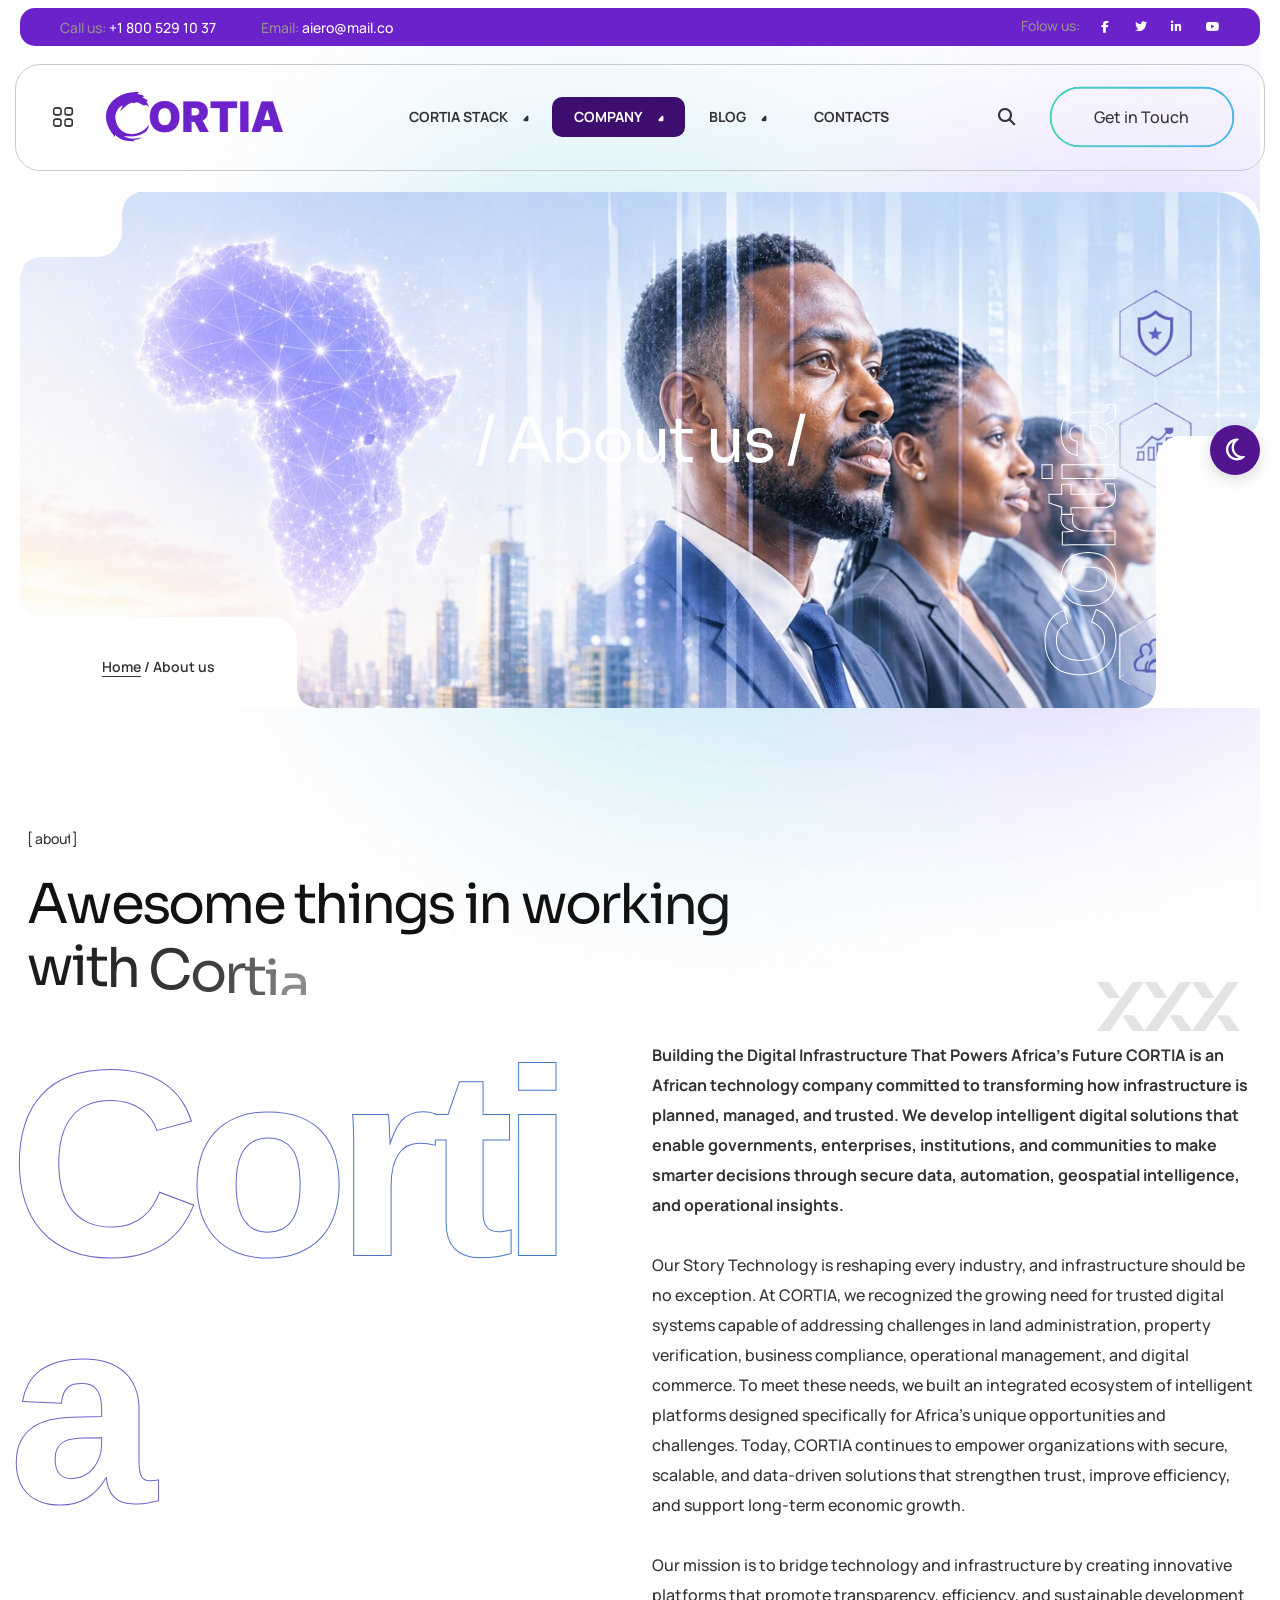
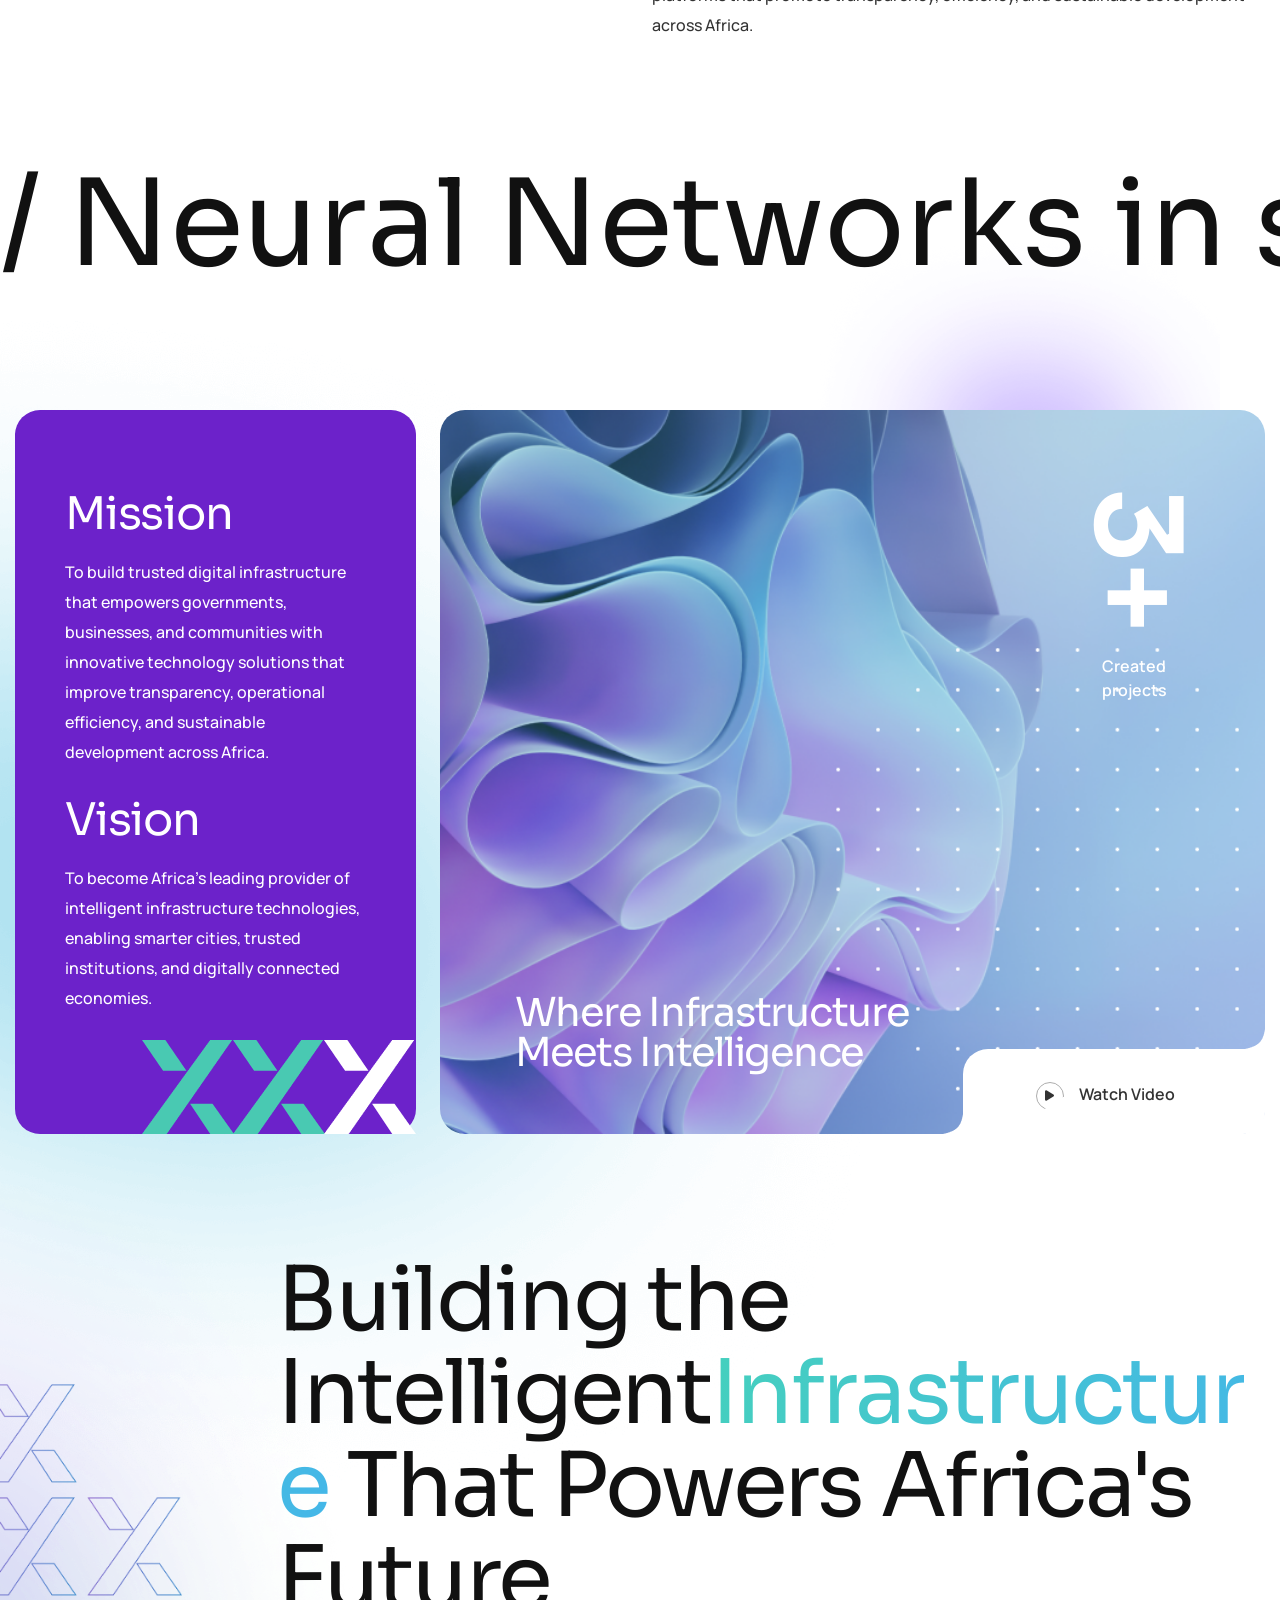
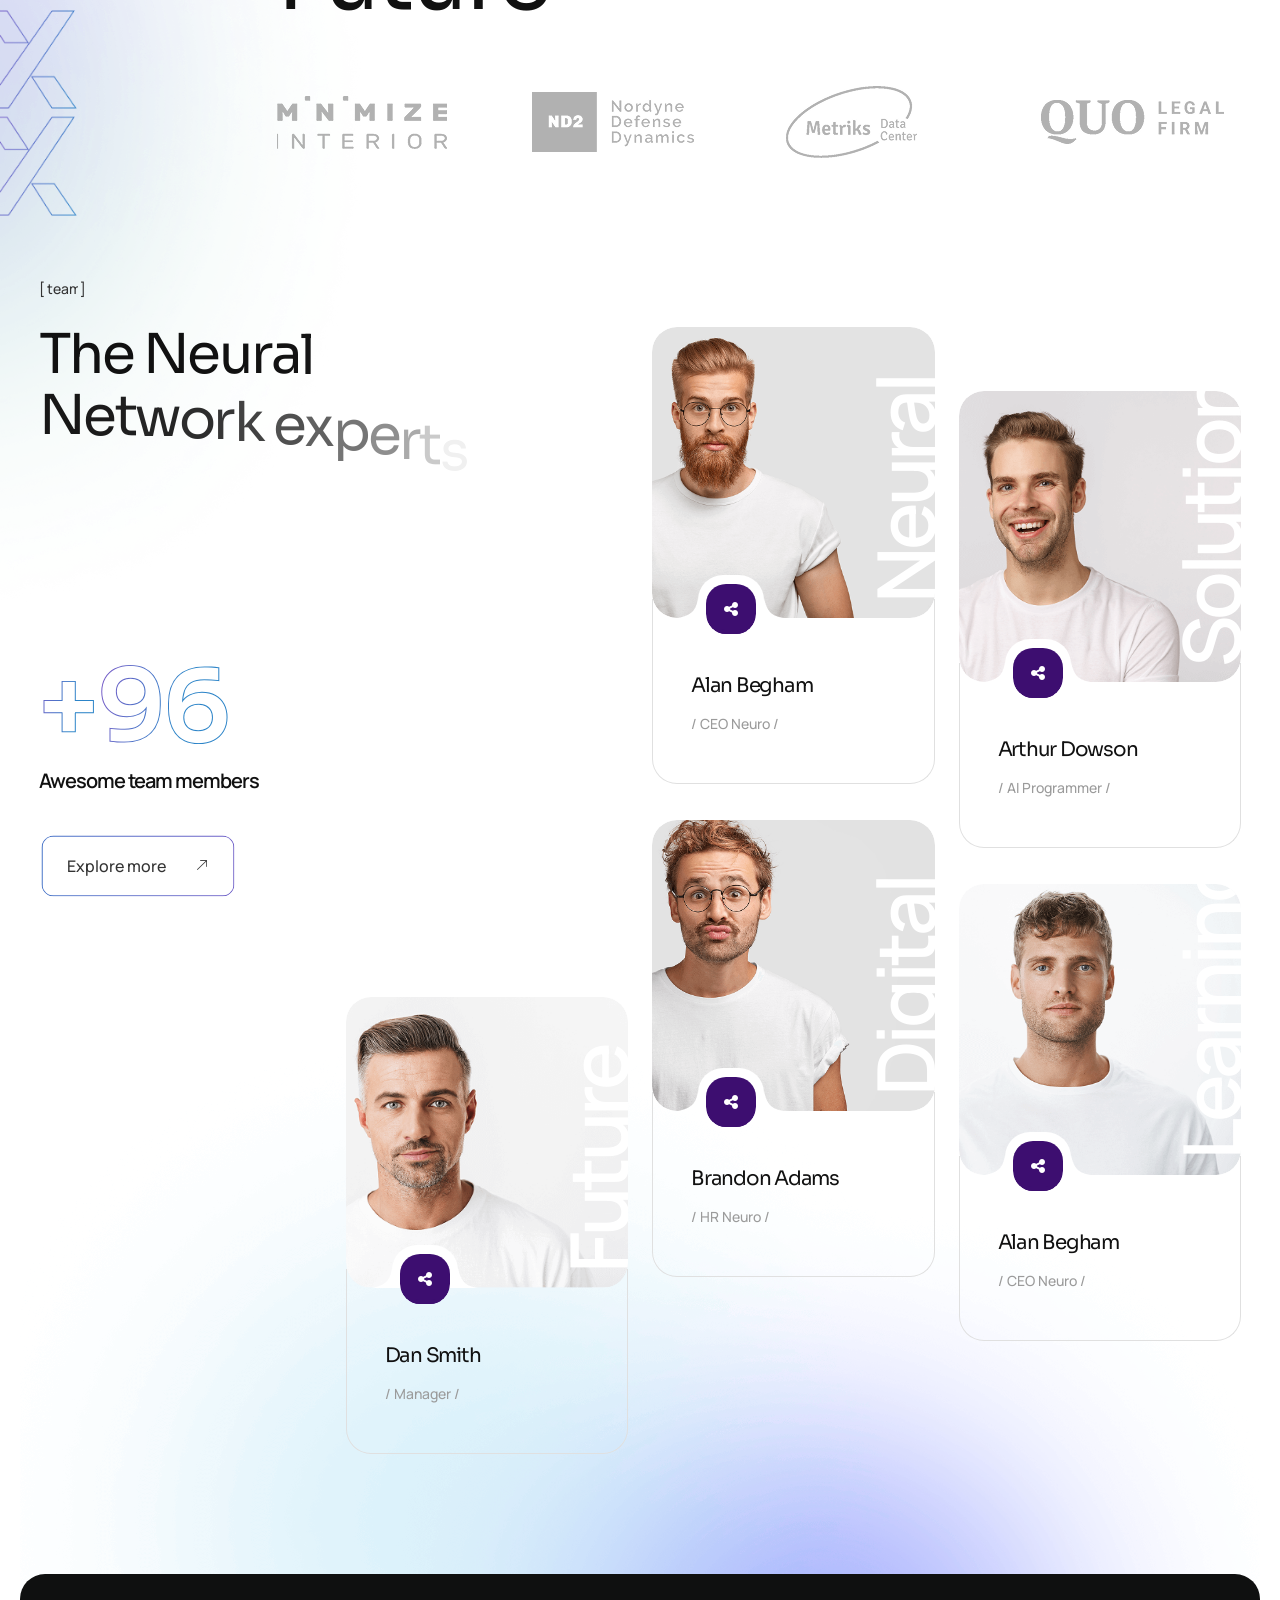
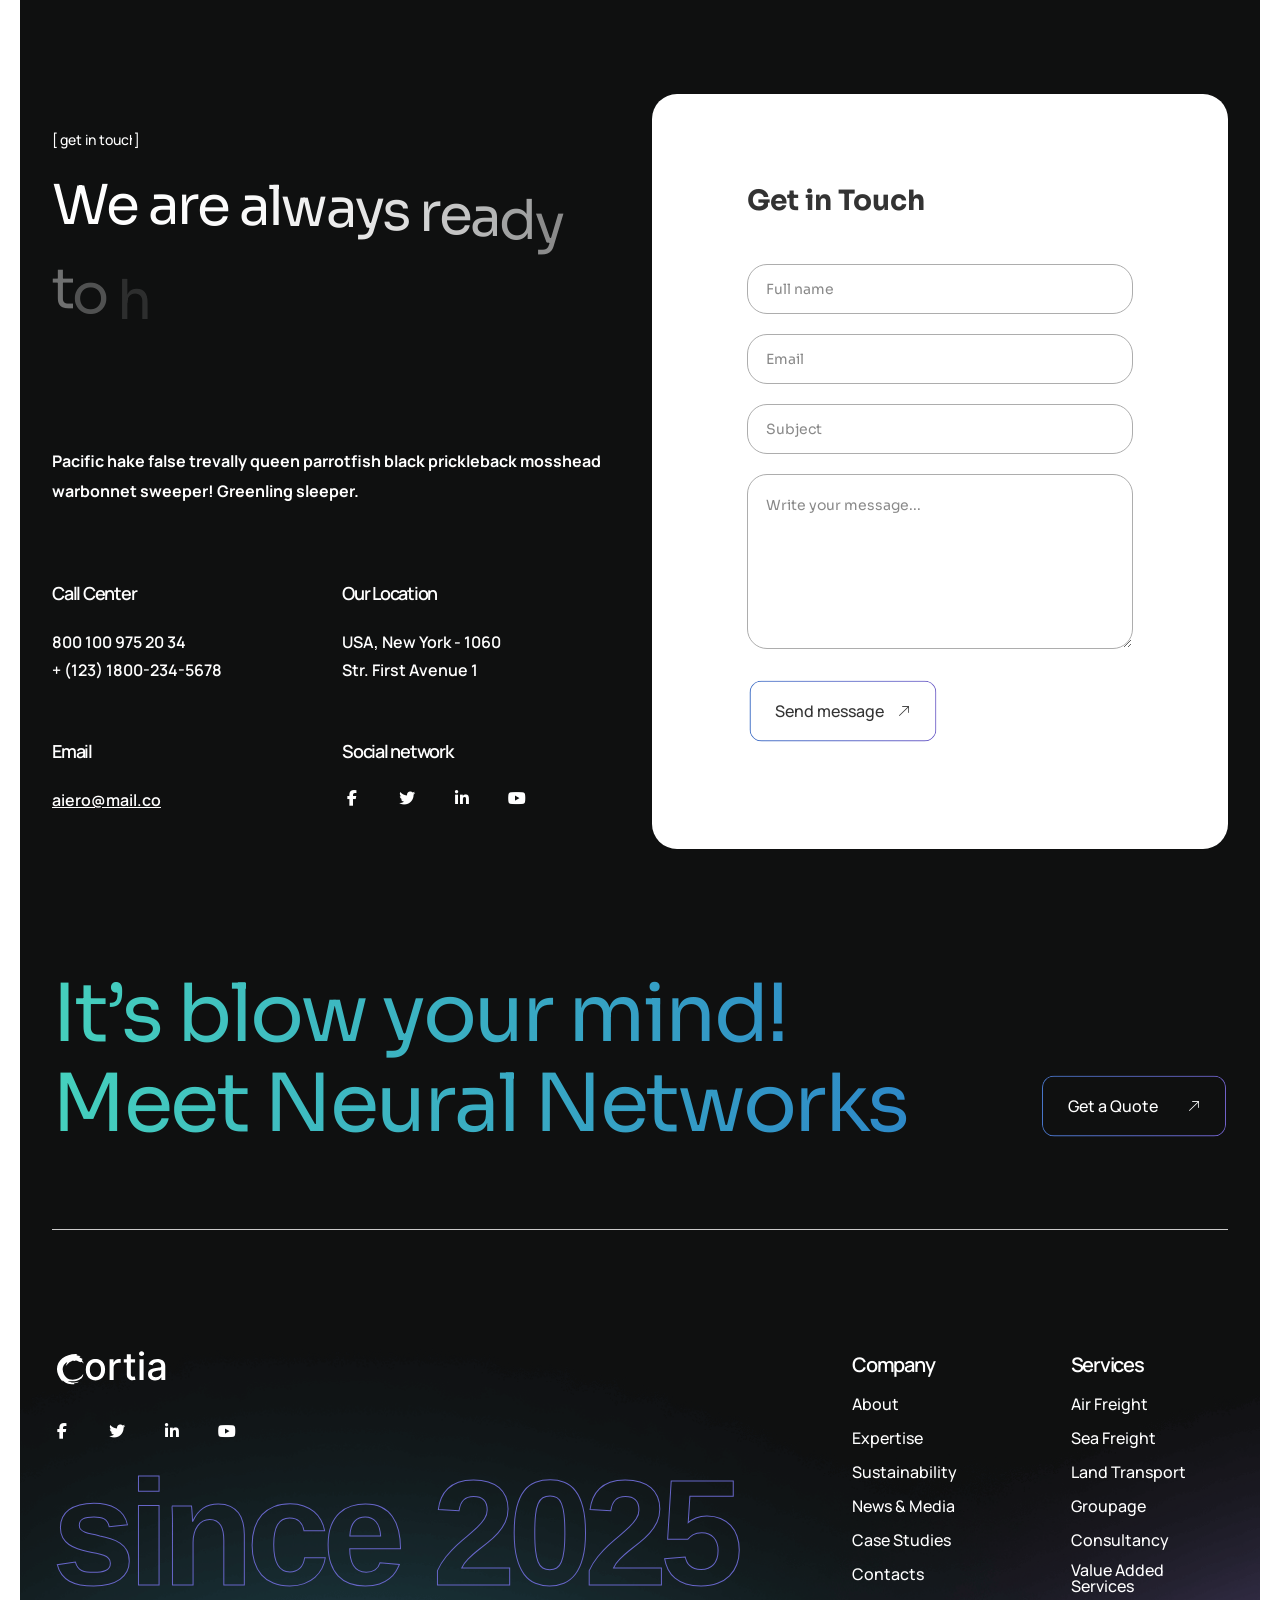
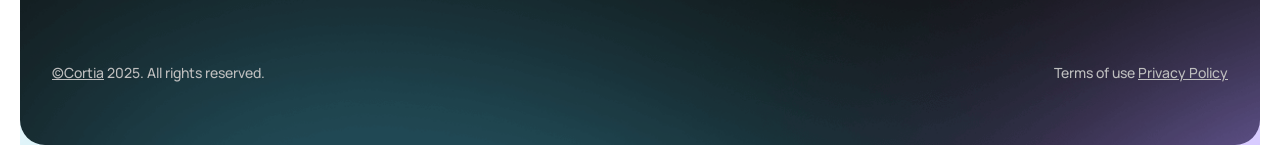
==== commit b700715d: "first commithh" ====
--- a/about-us.html
+++ b/about-us.html
@@ -72,7 +72,7 @@
         <div class="overlay" id="overlay"></div>
         <a href="javascript:void(0)" class="close-btn" id="closeBtn"><i class="fa fa-close"></i> close</a>
         <div class="menu-content">
-            <a class='logo' href='index14.html'>
+            <a class='logo' href='index.html'>
                 <img src="assets/images/logo.png" alt="logo">
             </a>
             <div class="sidebar-menu">
@@ -203,7 +203,7 @@
                 <div class="col-auto">
                     <div class="header-logo">
                         <a href="javascript:void(0)" class="menu-toggle"></a>
-                        <a href='index14.html'>
+                        <a href='index.html'>
                             <img src="assets/images/logo.png" alt="logo">
                         </a>
                     </div>
@@ -212,7 +212,7 @@
                     <nav class="main-menu menu-style1">
                         <ul>
                             <li>
-                                <a class='active' href='index14.html'>
+                                <a class='active' href='index.html'>
                                     <span class="menu-item">Cortia Stack</span>
                                     <span class="menu-item2">Cortia Stack</span>
                                 </a>
@@ -226,8 +226,8 @@
                                         </ul>
                                     </li>
                                     <li class="mega-menu-column">
-                                        <a class='darkModeTriggerImg' href='index14.html'><img src="assets/images/event/dark-version.png" alt="AI Agency & Technology HTML Template"></a>
-                                        <a class='darkModeTriggerImg2' href='index14.html'><img src="assets/images/event/light-version.png" alt="AI Agency & Technology HTML Template"></a>
+                                        <a class='darkModeTriggerImg' href='index.html'><img src="assets/images/event/dark-version.png" alt="AI Agency & Technology HTML Template"></a>
+                                        <a class='darkModeTriggerImg2' href='index.html'><img src="assets/images/event/light-version.png" alt="AI Agency & Technology HTML Template"></a>
                                     </li>
                                 </ul>
                             </li>
@@ -356,7 +356,7 @@
                         <div class="col-auto">
                             <div class="header-logo">
                                 <a href="javascript:void(0)" class="menu-toggle"></a>
-                                <a href='index14.html'>
+                                <a href='index.html'>
                                     <img src="assets/images/logo.png" alt="logo">
                                 </a>
                             </div>
@@ -365,7 +365,7 @@
                             <nav class="main-menu menu-style1">
                                 <ul>
                                     <li>
-                                        <a class='active' href='index14.html'>
+                                        <a class='active' href='index.html'>
                                             <span class="menu-item">Cortia Stack</span>
                                             <span class="menu-item2">Cortia Stack</span>
                                         </a>
@@ -379,8 +379,8 @@
                                                 </ul>
                                             </li>
                                             <li class="mega-menu-column">
-                                                <a class='darkModeTriggerImg' href='index14.html'><img src="assets/images/event/dark-version.png" alt="AI Agency & Technology HTML Template"></a>
-                                                <a class='darkModeTriggerImg2' href='index14.html'><img src="assets/images/event/light-version.png" alt="AI Agency & Technology HTML Template"></a>
+                                                <a class='darkModeTriggerImg' href='index.html'><img src="assets/images/event/dark-version.png" alt="AI Agency & Technology HTML Template"></a>
+                                                <a class='darkModeTriggerImg2' href='index.html'><img src="assets/images/event/light-version.png" alt="AI Agency & Technology HTML Template"></a>
                                             </li>
                                         </ul>
                                     </li>
@@ -489,7 +489,7 @@
                 </div>
             </div>
             <ul class="breadcrumbs">
-                <li><a href='index14.html' title>Home</a></li>
+                <li><a href='index.html' title>Home</a></li>
                 <li>/</li>
                 <li>About us</li>
             </ul>
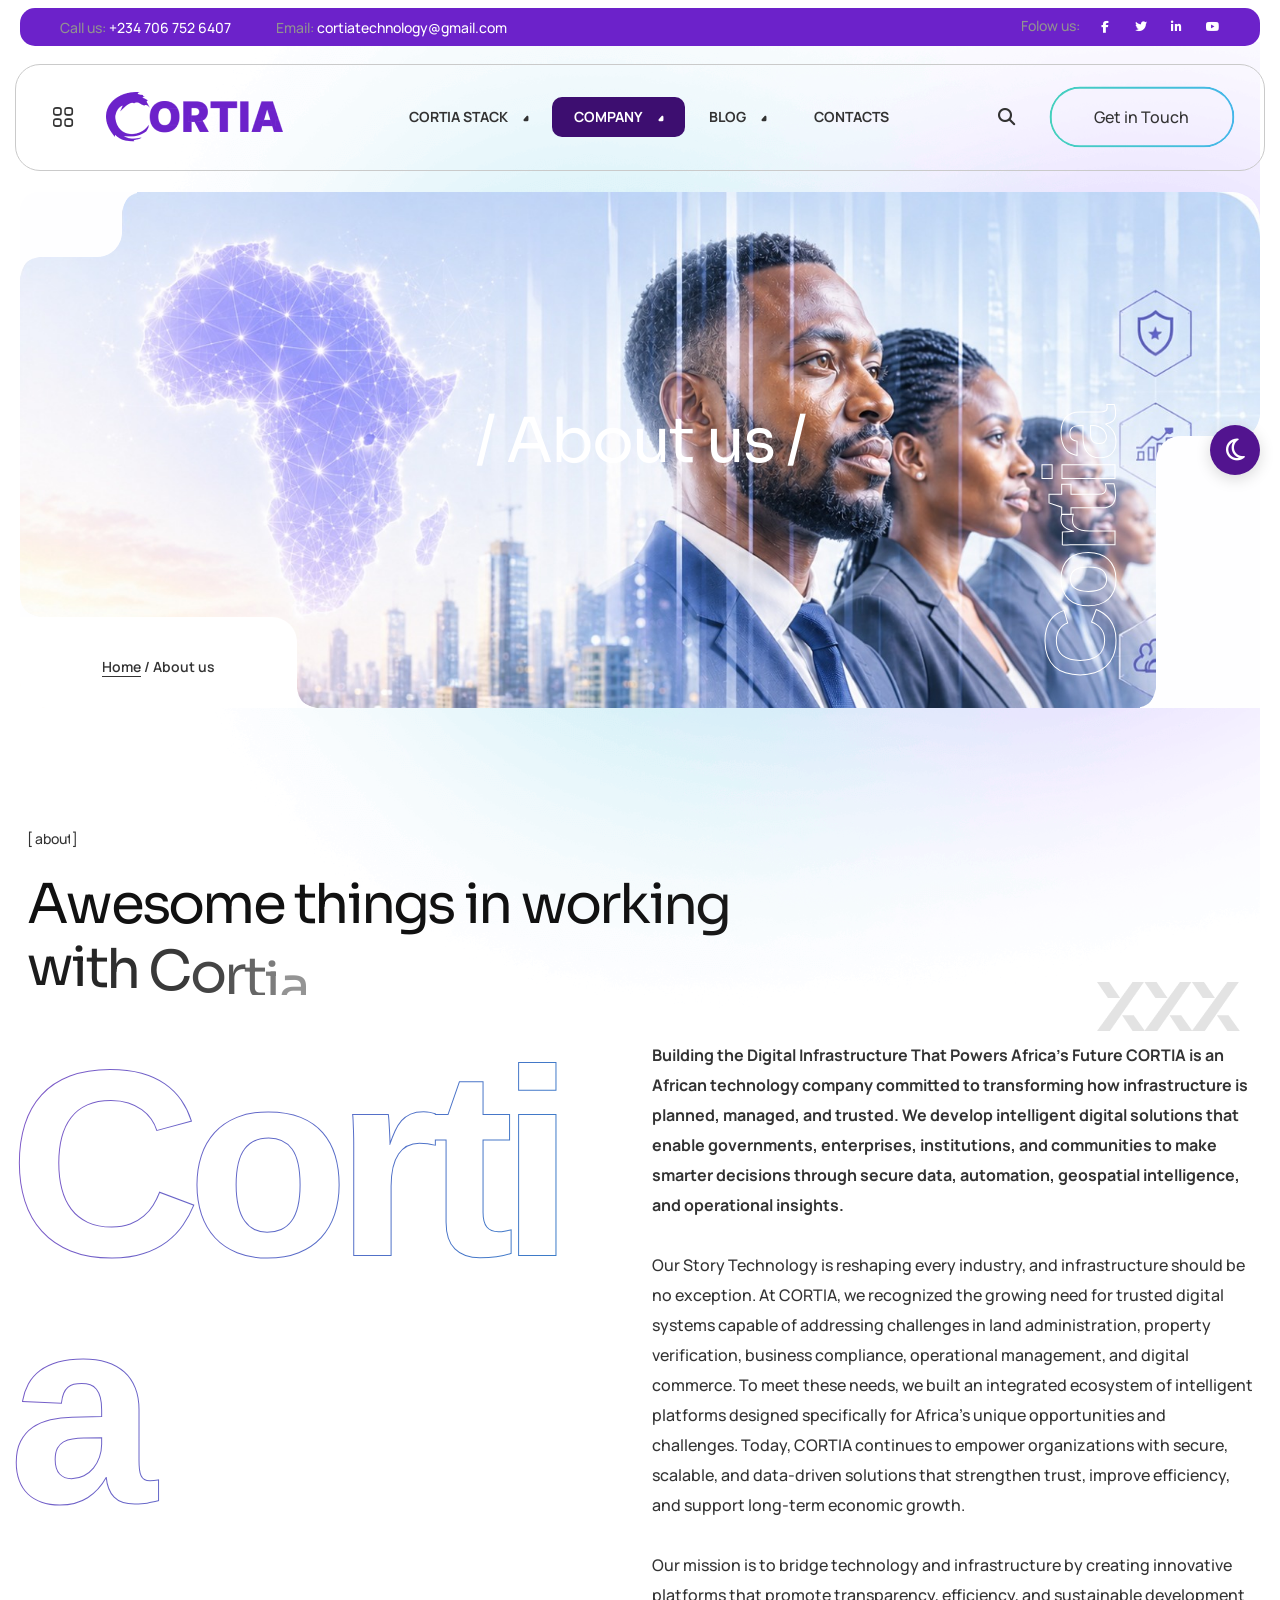
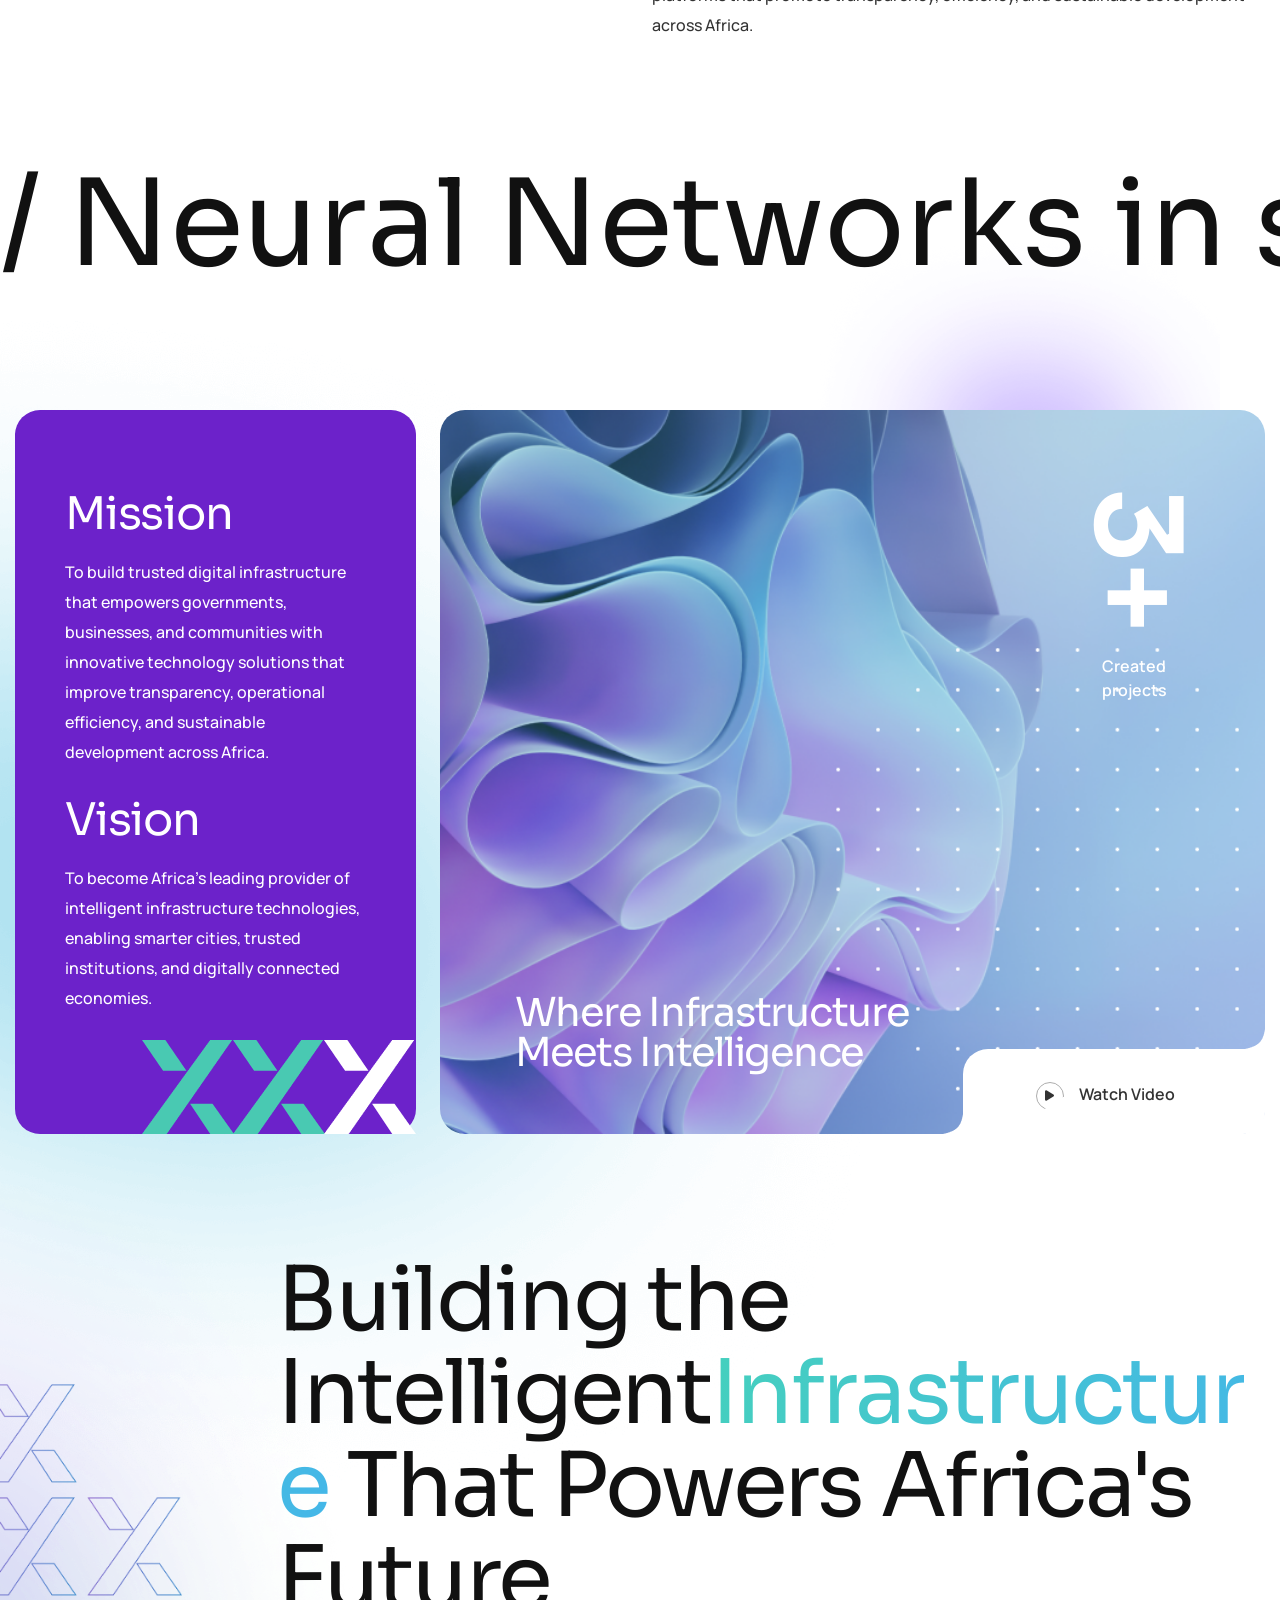
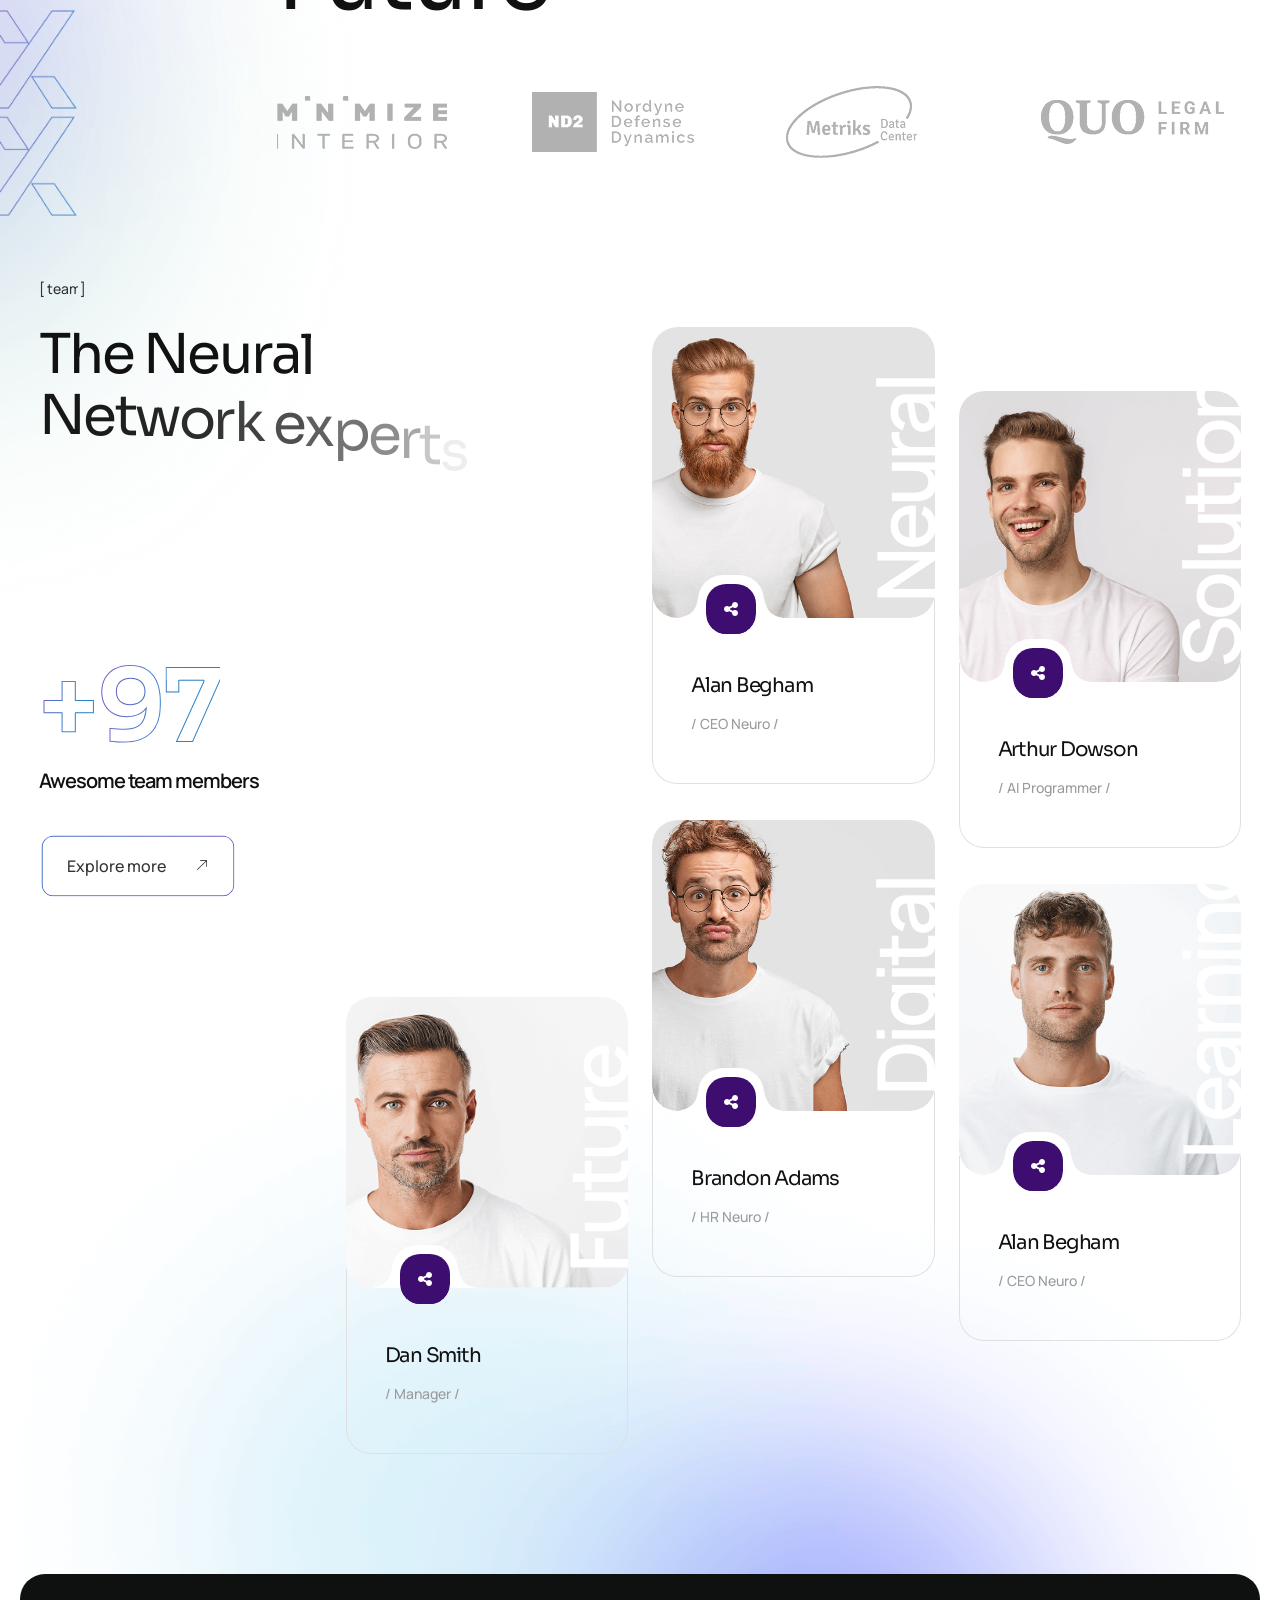
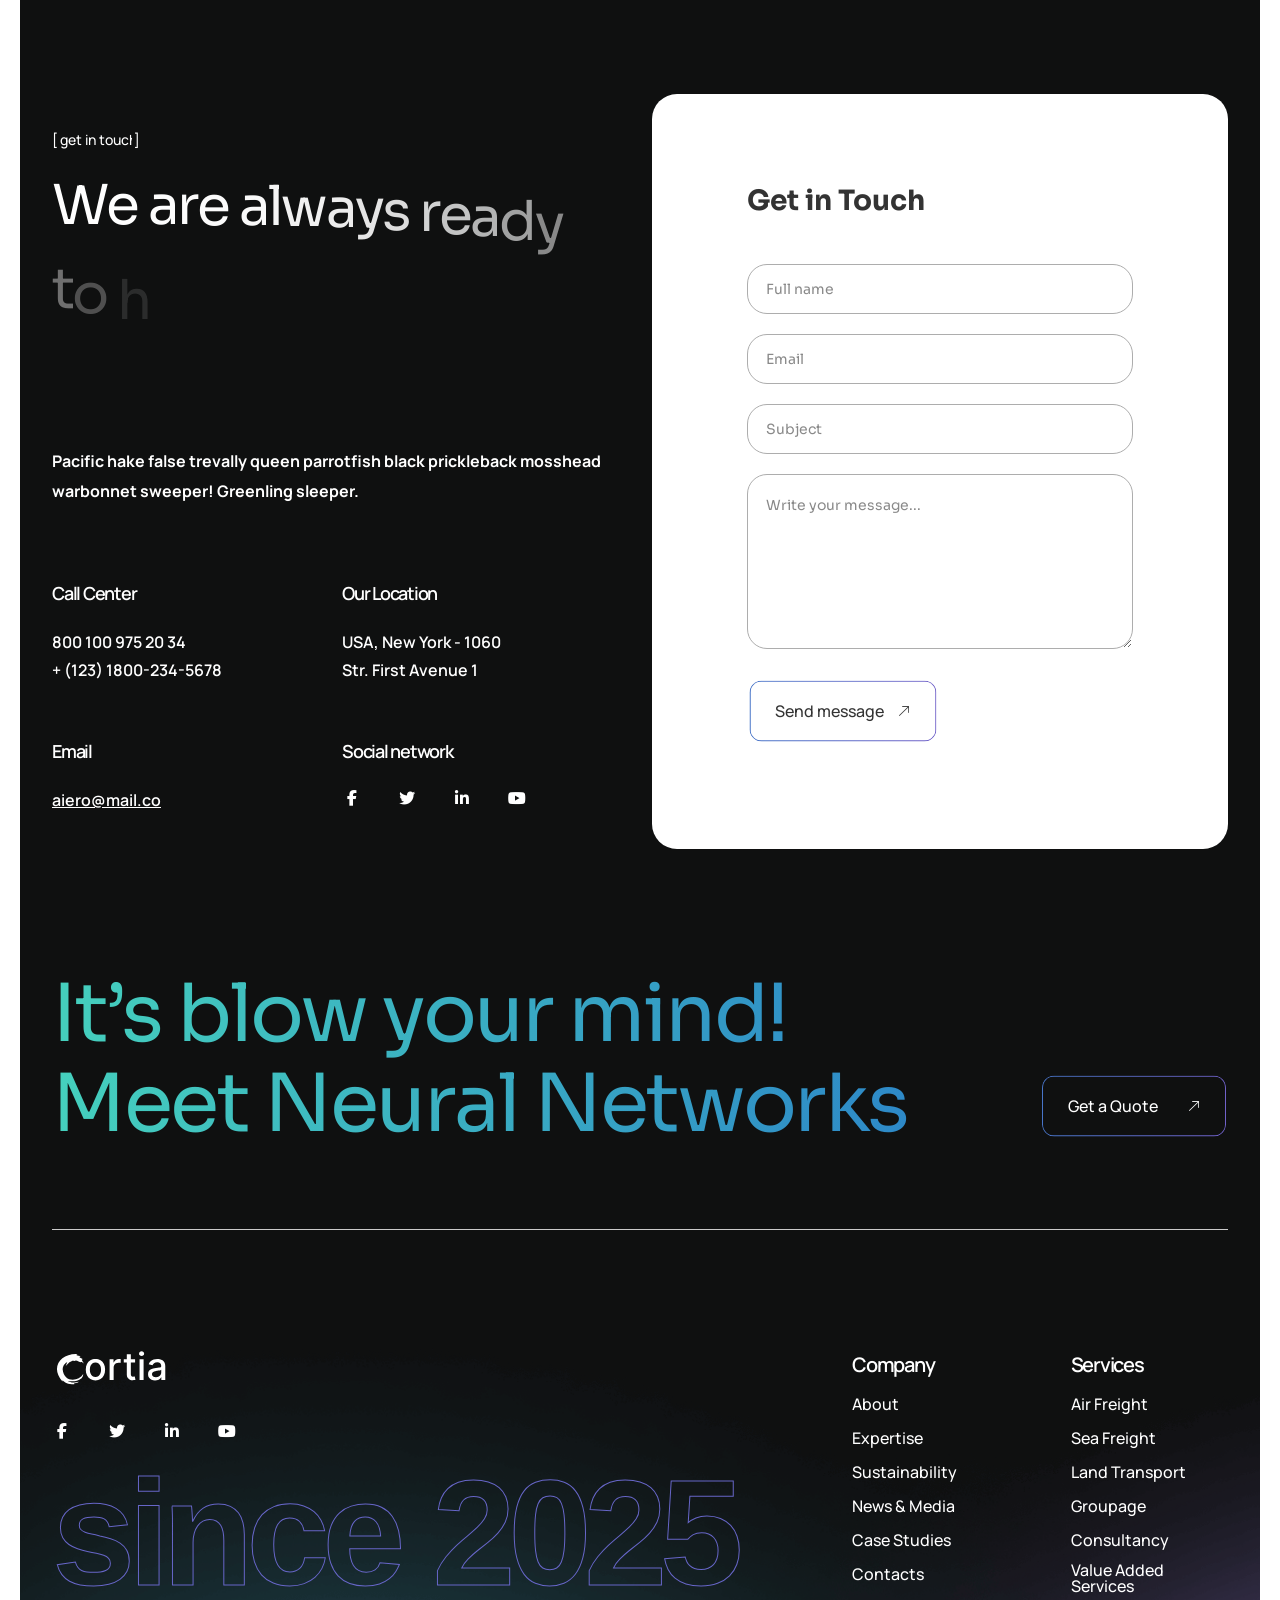
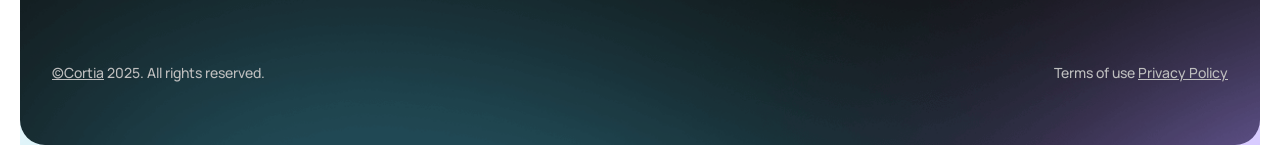
==== commit ad131e7b: "Update Cortia website" ====
--- a/about-us.html
+++ b/about-us.html
@@ -77,10 +77,10 @@
             </a>
             <div class="sidebar-menu">
                 <h4 class="title">contacts</h4>
-                <p>USA, New York - 1060 <br> Str. First Avenue 1</p>
-                <a href="#" title="" class="nmbr">800 100 975 20 34</a>
-                <a href="#" title="" class="nmbr">+ (123) 1800-234-5678</a>
-                <a href="mailto:aiero@mail.co" class="email">aiero@mail.co</a>
+                <!--<p>USA, New York - 1060 <br> Str. First Avenue 1</p>
+                <a href="#" title="" class="nmbr">800 100 975 20 34</a>-->
+                <a href="#" title="" class="nmbr"> +234 706 752 6407</a>
+                <a href="mailto:cortiatechnology@gmail.com" class="email">cortiatechnology@gmail.com</a>
                 <a href="#" title="" class="ibt-btn ibt-btn-outline-3 ibt-btn-rounded">
                     <span>Get in Touch</span>
                 </a>
@@ -114,10 +114,10 @@
             <li>
                 <a href="#">Cortia Stack</a>
                 <ul>
-                   <li><a href="index1.html">Core Sure- Build with Confidence</a></li>
-                                                <li><a href="index2.html">LandCerta-- Secure Land. Assured Future</a></li>
-                                                <li><a href="index4.html">Rental Verify-- Verify. Rent. Relax</a></li>
-                                                <li><a href="index5.html">OIS-- Optimized Information Solutions</a></li>
+                   <li><a href="index1.html">Core Sure</a></li>
+                                                <li><a href="index2.html">LandCerta</a></li>
+                                                <li><a href="index4.html">Rental Verify</a></li>
+                                                <li><a href="index5.html">OIS</a></li>
                 </ul>
             </li>
             <li>
@@ -177,8 +177,8 @@
         </ul>
         <div class="menu-contact">
             <span>Contacts</span>
-            <a href="tel:+13685678954" class="nmbr" title="">+1 800 529 10 37</a>
-            <a href="mailto:aiero@mail.co" title="" class="gmail">aiero@mail.co</a>
+            <a href="tel:+13685678954" class="nmbr" title=""> +234 706 752 6407</a>
+            <a href="mailto:cortiatechnology@gmail.com" title="" class="gmail">cortiatechnology@gmail.com</a>
         </div>
         <div class="menu-links">
             <span>Follow us:</span>
@@ -219,10 +219,10 @@
                                 <ul class="mega-sub-menu">
                                     <li class="mega-menu-column">
                                         <ul>
-                                            <li><a href="index1.html">Core Sure- Build with Confidence</a></li>
-                                                <li><a href="index2.html">LandCerta-- Secure Land. Assured Future</a></li>
-                                                <li><a href="index4.html">Rental Verify-- Verify. Rent. Relax</a></li>
-                                                <li><a href="index5.html">OIS-- Optimized Information Solutions</a></li>
+                                            <li><a href="index1.html">Core Sure — Build with Confidence</a></li>
+                                                <li><a href="index2.html">LandCerta —  Secure Land. Assured Future</a></li>
+                                                <li><a href="index3.html">Rental Verify —  Verify. Rent. Relax</a></li>
+                                                <li><a href="index4.html">OIS — Managed Infrastructure</a></li>
                                         </ul>
                                     </li>
                                     <li class="mega-menu-column">
@@ -331,11 +331,11 @@
                     <ul class="top-bar-contacts">
                         <li>
                             <span class="contact-item-title">Call us:</span>
-                            <a href="tel:+18005291037">+1 800 529 10 37</a>
+                            <a href="tel:+2347067526407"> +234 706 752 6407</a>
                         </li>
                         <li>
                             <span class="contact-item-title">Email:</span>
-                            <a href="mailto:aiero@mail.co">aiero@mail.co</a>
+                            <a href="mailto:cortiatechnology@gmail.com">cortiatechnology@gmail.com</a>
                         </li>
                     </ul>
                     <ul class="top-bar-socials">
@@ -372,10 +372,10 @@
                                         <ul class="mega-sub-menu">
                                             <li class="mega-menu-column">
                                                 <ul>
-                                                   <li><a href="index1.html">Core Sure- Build with Confidence</a></li>
-                                                <li><a href="index2.html">LandCerta-- Secure Land. Assured Future</a></li>
-                                                <li><a href="index4.html">Rental Verify-- Verify. Rent. Relax</a></li>
-                                                <li><a href="index5.html">OIS-- Optimized Information Solutions</a></li>
+                                                   <li><a href="index1.html">Core Sure — Build with Confidence</a></li>
+                                                <li><a href="index2.html">LandCerta —  Secure Land. Assured Future</a></li>
+                                                <li><a href="index3.html">Rental Verify —  Verify. Rent. Relax</a></li>
+                                                <li><a href="index4.html">OIS — Managed Infrastructure</a></li>
                                                 </ul>
                                             </li>
                                             <li class="mega-menu-column">
--- a/assets/css/style.css
+++ b/assets/css/style.css
@@ -36,7 +36,7 @@
   display: block;
   height: 1px;
   width: 100%;
-  background: #6c22ca;
+  background: #6923d2;
 }
 
 .ibt-separator-vertical {
@@ -44,7 +44,7 @@
   min-height: 1rem;
   height: 100%;
   width: 1px;
-  background: #6c22ca;
+  background: #6427de;
 }
 
 .ibt-gradient-text {
@@ -15898,7 +15898,7 @@
 
 .main-sec9 {
   position: relative;
-  background-image: url(../images/bg/hero18.png);
+  background-image: url(../images/bag.png);
   background-repeat: no-repeat;
   background-size: cover;
 }
@@ -15981,6 +15981,161 @@
 .hero-btn18 .video-popup i::after {
   border-color: var(--color-content-white);
 }
+
+
+
+.main-sec20 {
+  position: relative;
+  background-image: url(../images/backgrond\ core.png);
+  background-repeat: no-repeat;
+  background-size: cover;
+}
+
+.hero-style20 {
+  position: relative;
+  padding: 224px 0 117px;
+}
+@media (max-width: 1201px) {
+  .hero-style20 {
+    padding: 152px 0 76px;
+  }
+}
+
+.hero-content20 {
+  position: relative;
+  text-align: center;
+}
+.hero-content20 img {
+  margin-bottom: 20px;
+}
+.hero-content20 .title {
+  font-size: 80px;
+  line-height: 90px;
+  margin-bottom: 17px;
+  color: var(--color-content-white);
+  font-weight: 400;
+}
+@media (max-width: 1201px) {
+  .hero-content20 .title {
+    font-size: 69px;
+    line-height: 84px;
+  }
+}
+@media (max-width: 1025px) {
+  .hero-content20 .title {
+    font-size: 57px;
+    line-height: 67px;
+  }
+}
+@media (max-width: 820px) {
+  .hero-content20 .title {
+    font-size: 47px;
+    line-height: 57px;
+  }
+}
+@media (max-width: 577px) {
+  .hero-content20 .title {
+    font-size: 35px;
+    line-height: 45px;
+  }
+}
+.hero-content20 p {
+  font-size: 20px;
+  line-height: 30px;
+  color: var(--color-content-white);
+  font-weight: 500;
+  max-width: 518px;
+  margin: 0 auto 17px;
+}
+
+
+
+.main-sec13 {
+  position: relative;
+  background-image: url(../images/background.png);
+  background-repeat: no-repeat;
+  background-size: cover;
+}
+
+.hero-style18 {
+  position: relative;
+  padding: 224px 0 117px;
+}
+@media (max-width: 1201px) {
+  .hero-style18 {
+    padding: 152px 0 76px;
+  }
+}
+
+.hero-content18 {
+  position: relative;
+  text-align: center;
+}
+.hero-content18 img {
+  margin-bottom: 20px;
+}
+.hero-content18 .title {
+  font-size: 80px;
+  line-height: 90px;
+  margin-bottom: 17px;
+  color: var(--color-content-white);
+  font-weight: 400;
+}
+@media (max-width: 1201px) {
+  .hero-content18 .title {
+    font-size: 69px;
+    line-height: 84px;
+  }
+}
+@media (max-width: 1025px) {
+  .hero-content18 .title {
+    font-size: 57px;
+    line-height: 67px;
+  }
+}
+@media (max-width: 820px) {
+  .hero-content18 .title {
+    font-size: 47px;
+    line-height: 57px;
+  }
+}
+@media (max-width: 577px) {
+  .hero-content18 .title {
+    font-size: 35px;
+    line-height: 45px;
+  }
+}
+.hero-content18 p {
+  font-size: 20px;
+  line-height: 30px;
+  color: var(--color-content-white);
+  font-weight: 500;
+  max-width: 518px;
+  margin: 0 auto 17px;
+}
+
+.hero-btn18 {
+  position: relative;
+}
+.hero-btn18 .video-popup {
+  position: static;
+  color: var(--color-content-white);
+  margin-left: 37px;
+}
+@media (max-width: 390px) {
+  .hero-btn18 .video-popup {
+    display: block;
+    margin: 30px 0 0;
+  }
+}
+.hero-btn18 .video-popup:hover i {
+  color: var(--color-heading);
+  background-color: var(--color-content-white);
+}
+.hero-btn18 .video-popup i::after {
+  border-color: var(--color-content-white);
+}
+
 
 /**
  * Template Name: Aiero | AI Agency & Technology HTML Template
@@ -39588,4 +39743,5 @@
       -ms-transform: rotate(90deg);
           transform: rotate(90deg);
 }
+
 /*# sourceMappingURL=../maps/style.css.map */
